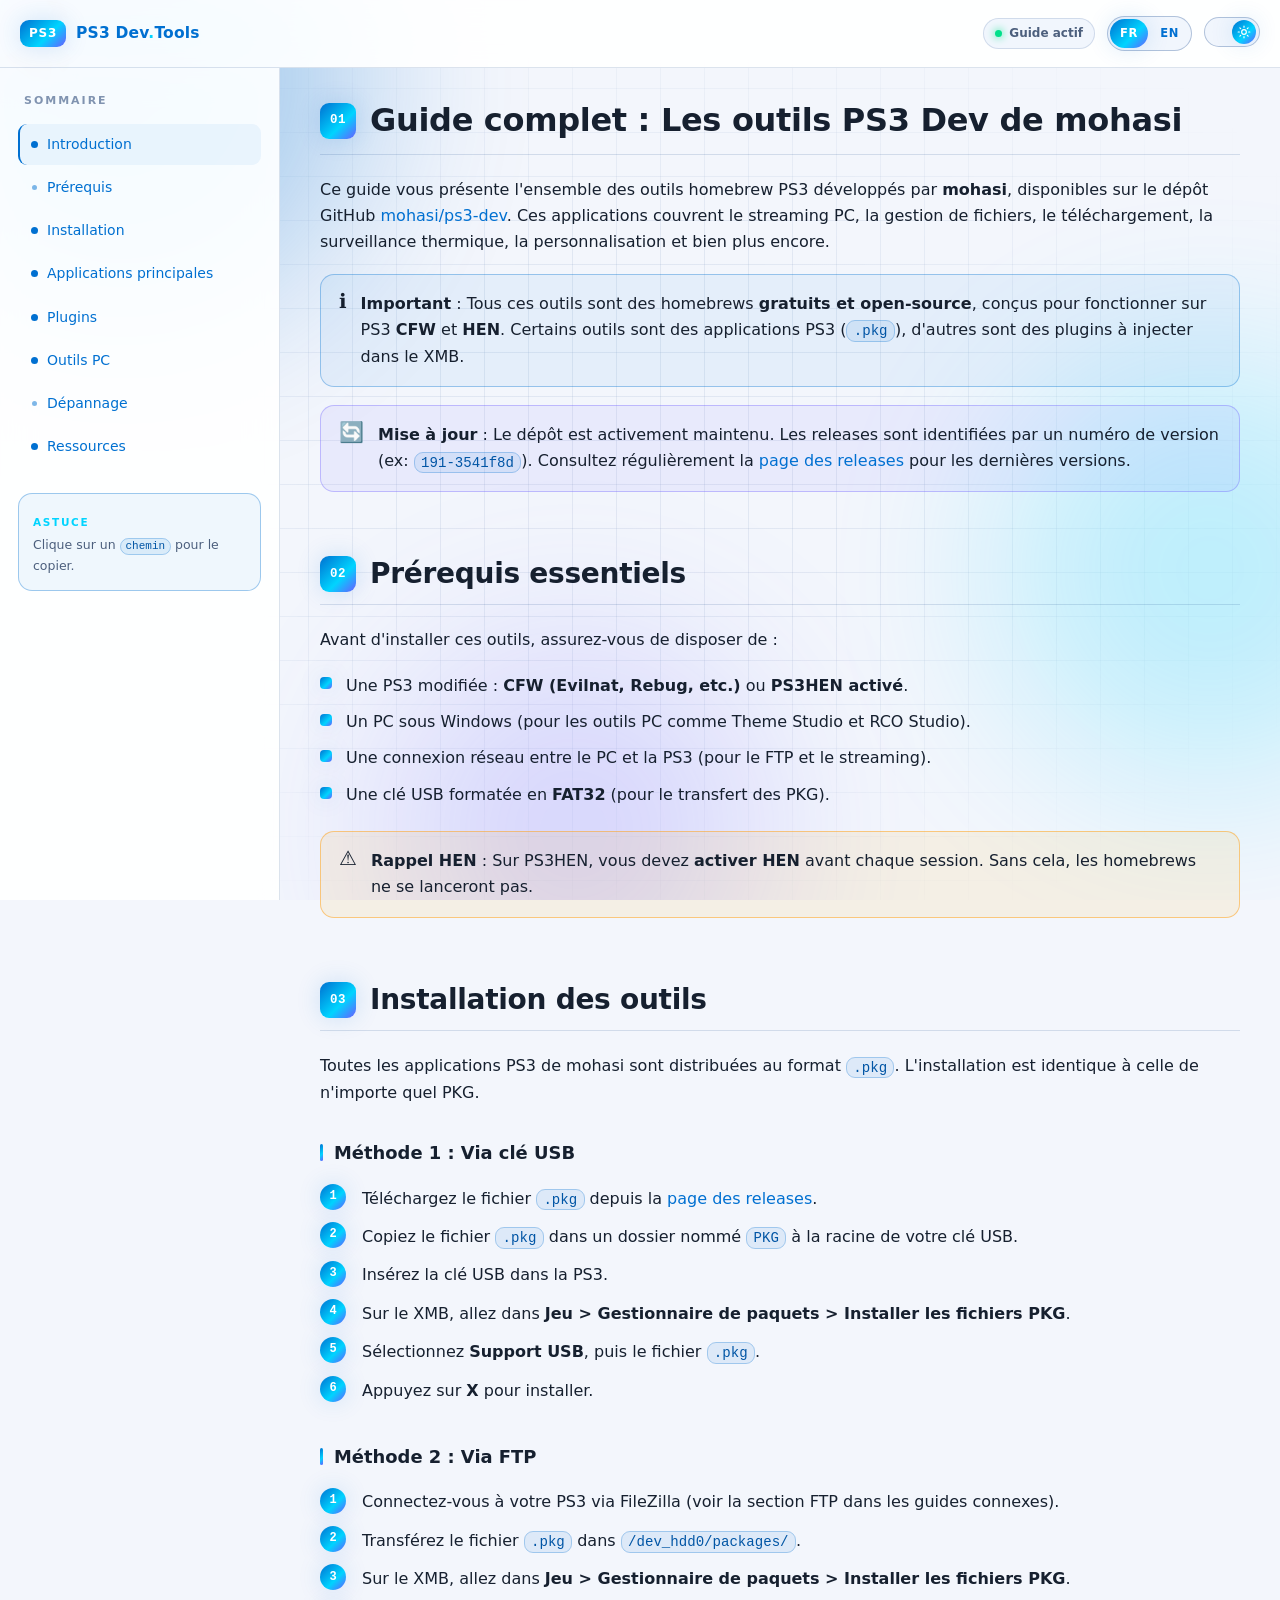
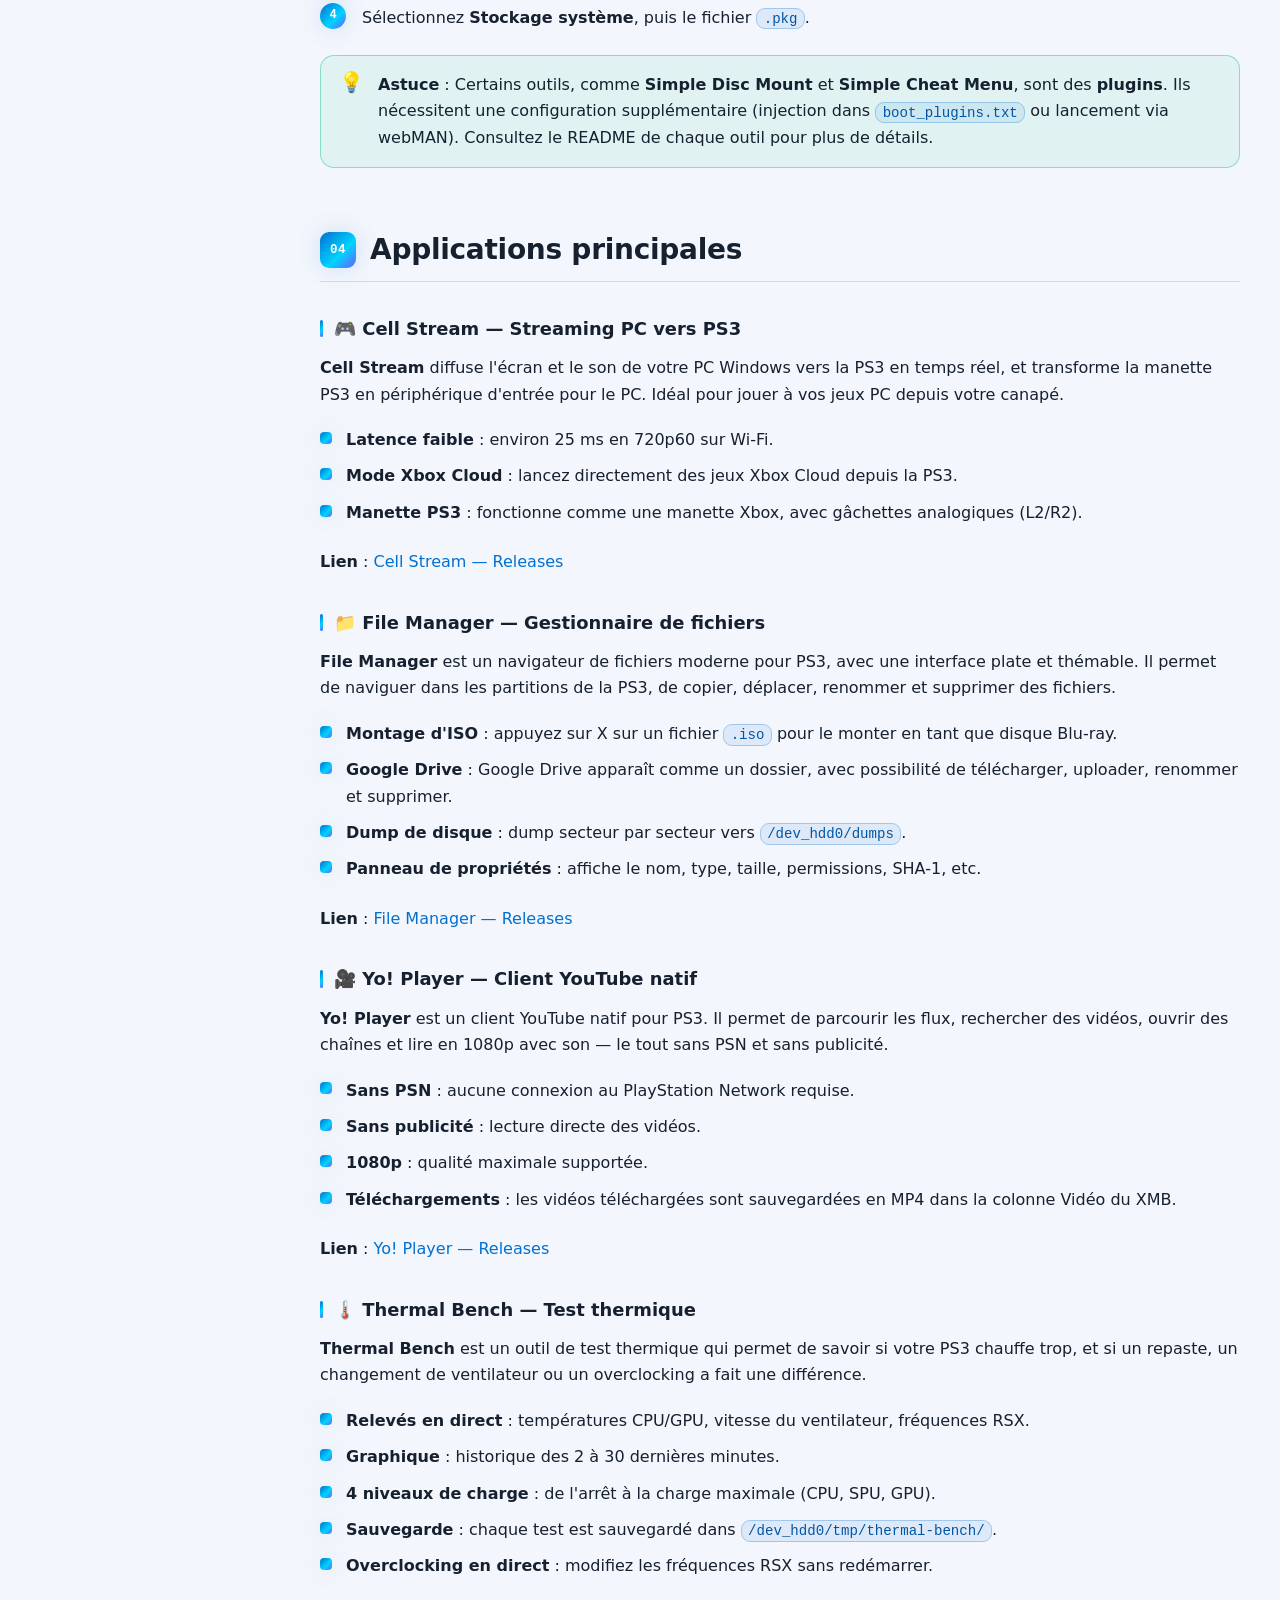
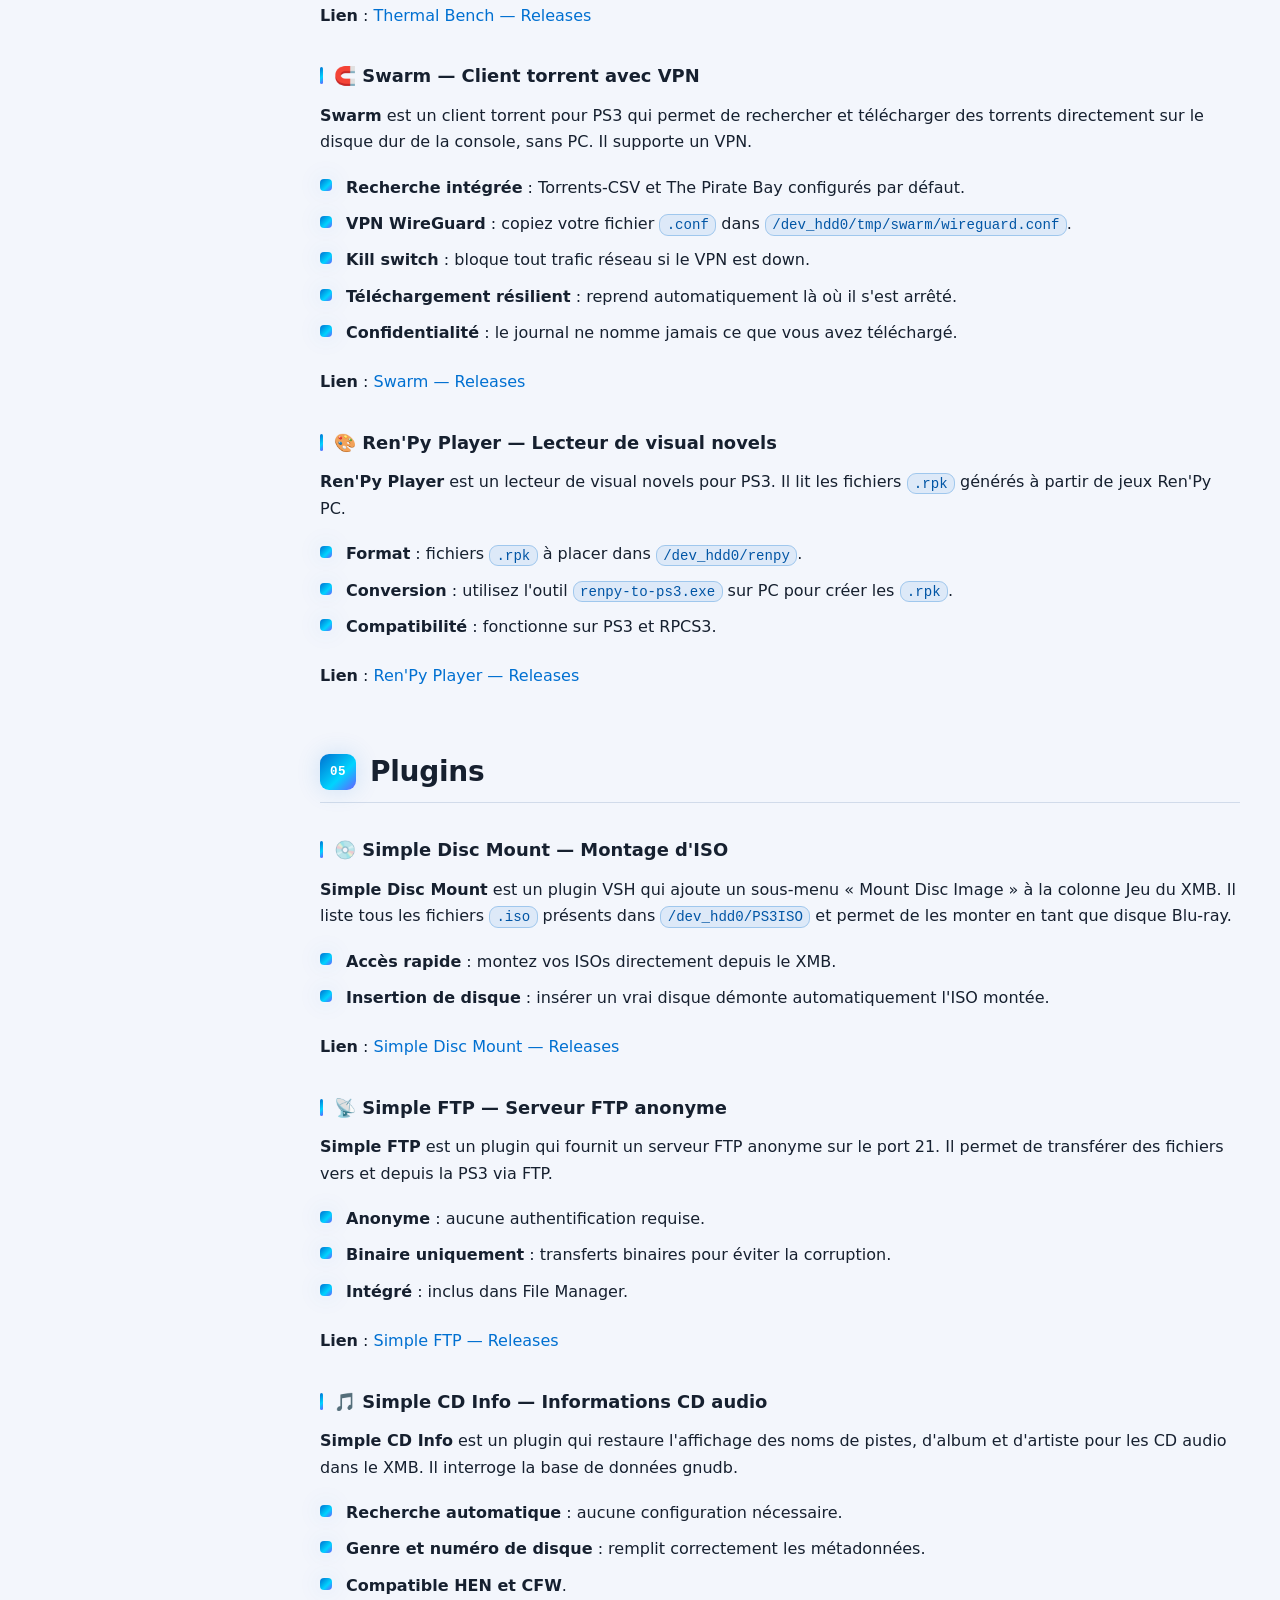
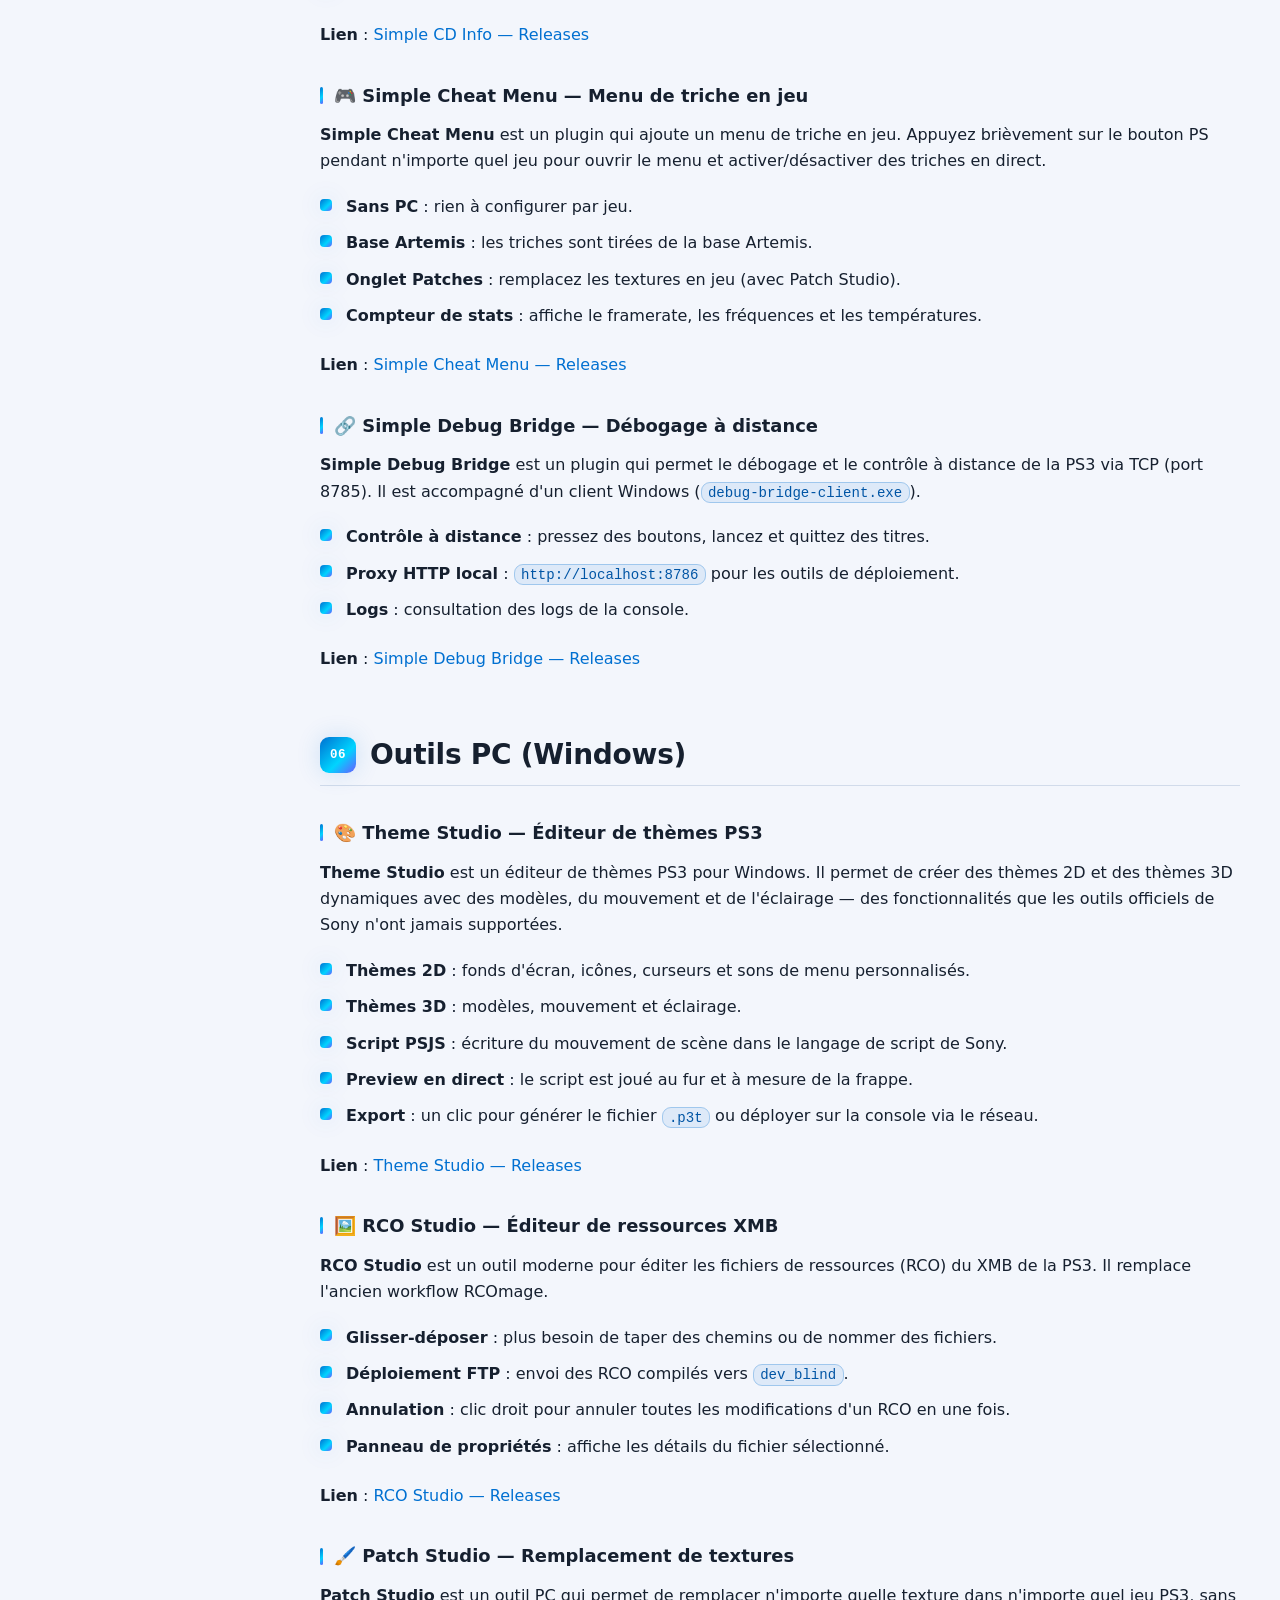
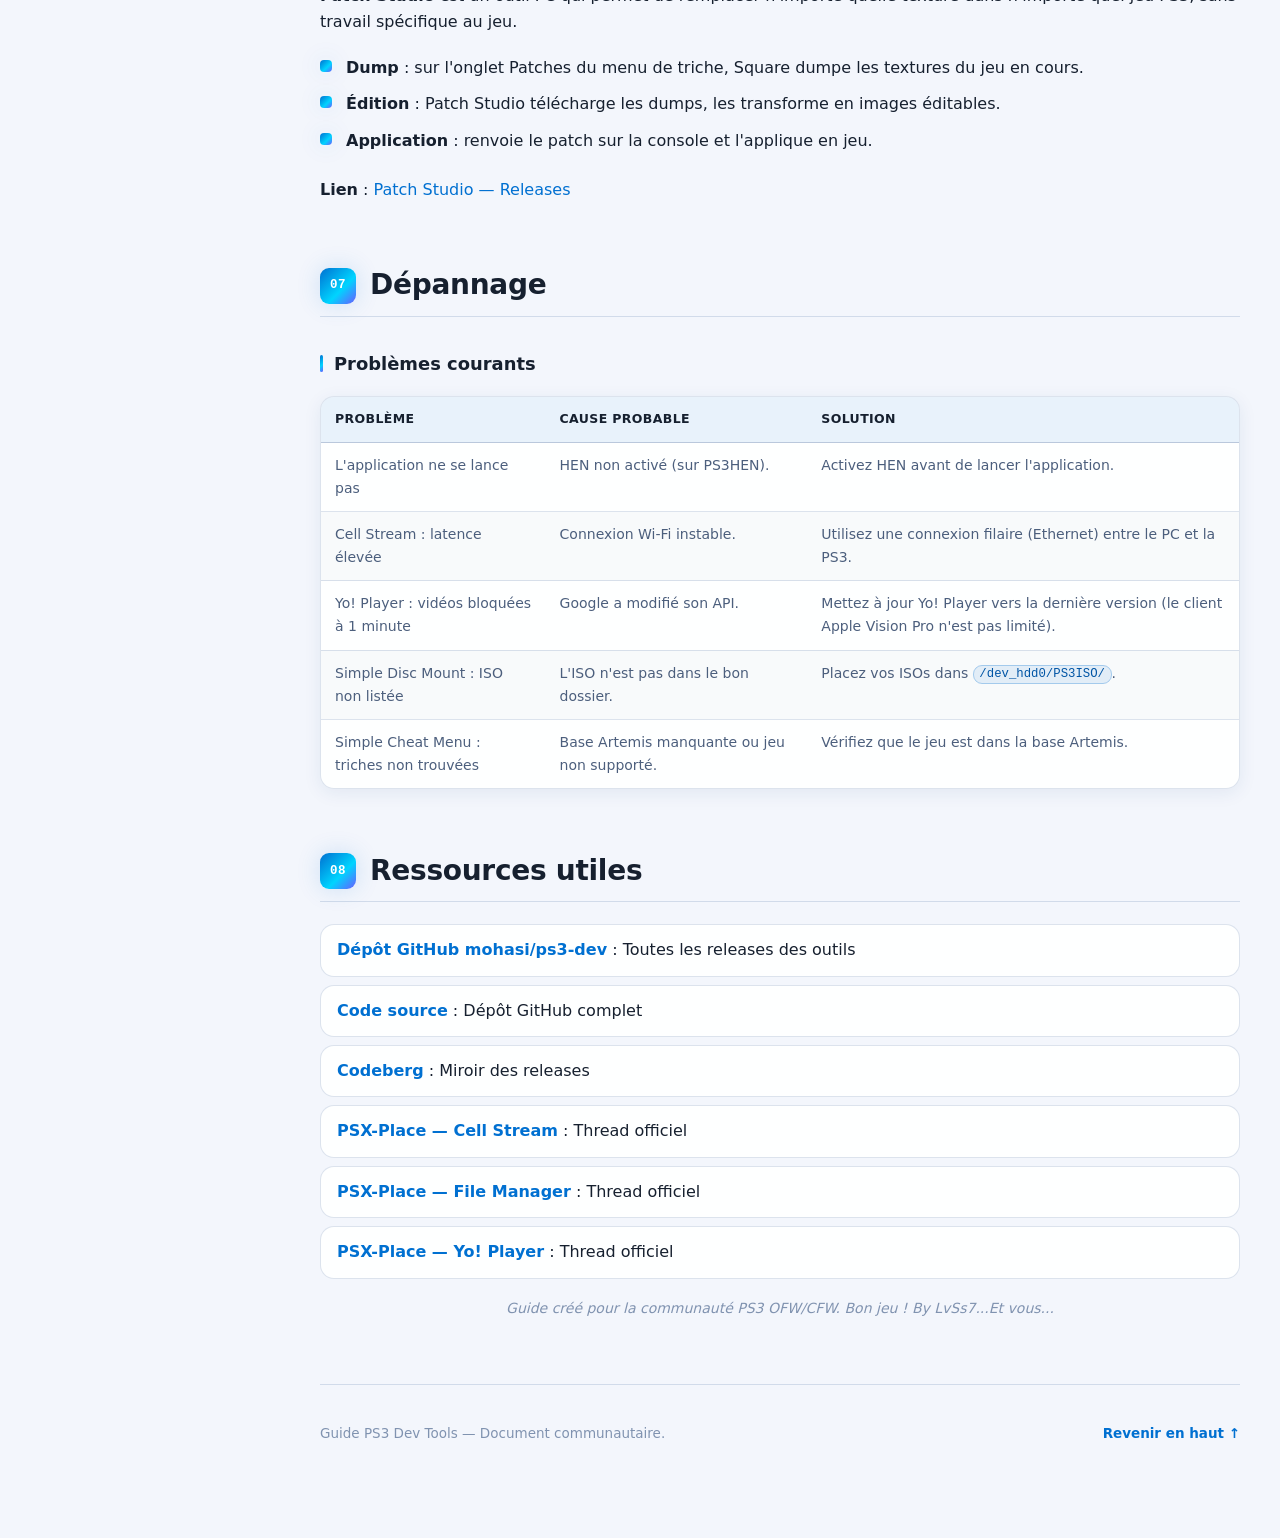
==== index.html @ 5c0083f3 "Start Dev Mohasi" ====
<!DOCTYPE html>
<html lang="fr" data-theme="dark">
<head>
  <meta charset="UTF-8">
  <meta name="viewport" content="width=device-width, initial-scale=1.0, viewport-fit=cover">
  <meta name="theme-color" content="#0a0e1a">
  <title>Guide PS3 — Outils PS3 Dev de mohasi</title>
  <meta name="description" content="Guide complet des outils homebrew PS3 développés par mohasi : Cell Stream, File Manager, Yo! Player, Thermal Bench, Theme Studio, RCO Studio, Swarm, et plus.">
  <meta name="author" content="Communauté PS3 Revival">

  <link rel="manifest" href="site.manifest">
  <meta name="mobile-web-app-capable" content="yes">
  <meta name="apple-mobile-web-app-capable" content="yes">
  <meta name="apple-mobile-web-app-status-bar-style" content="black-translucent">
  <meta name="apple-mobile-web-app-title" content="PS3 Dev Tools">

  <meta property="og:type" content="website">
  <meta property="og:title" content="Guide PS3 — Outils PS3 Dev de mohasi">
  <meta property="og:description" content="Guide complet des outils homebrew PS3 de mohasi.">
  <meta property="og:locale" content="fr_FR">
  <meta property="og:locale:alternate" content="en_US">

  <link rel="alternate" hreflang="fr" href="./">
  <link rel="alternate" hreflang="en" href="assets/html/en.html">

  <link rel="icon" type="image/x-icon" href="assets/icon/favicon.ico">
  <link rel="icon" type="image/png" sizes="16x16" href="assets/icon/favicon-16x16.png">
  <link rel="icon" type="image/png" sizes="32x32" href="assets/icon/favicon-32x32.png">
  <link rel="apple-touch-icon" sizes="180x180" href="assets/icon/apple-touch-icon.png">
  <link rel="icon" type="image/png" sizes="192x192" href="assets/icon/android-chrome-192x192.png">
  <link rel="icon" type="image/png" sizes="512x512" href="assets/icon/android-chrome-512x512.png">

  <link rel="stylesheet" href="assets/style/style.css">
</head>
<body id="top">

  <img src="assets/image/me7.png" alt="" aria-hidden="true" id="bouncingImage" class="bouncing-image">

  <div class="bg-layer" aria-hidden="true">
    <div class="bg-grid"></div>
    <div class="bg-orb bg-orb--1"></div>
    <div class="bg-orb bg-orb--2"></div>
    <div class="bg-orb bg-orb--3"></div>
  </div>

  <div class="scroll-progress" aria-hidden="true"><span id="scrollProgressBar"></span></div>

  <header class="site-header" id="siteHeader">
    <div class="header-inner">
      <button class="menu-toggle" id="menuToggle" aria-label="Ouvrir le menu" aria-expanded="false">
        <span></span><span></span><span></span>
      </button>

      <a href="#top" class="brand" aria-label="Retour en haut">
        <span class="brand-badge">PS3</span>
        <span class="brand-text">PS3 Dev<span class="brand-dot">.</span>Tools</span>
      </a>

      <div class="header-actions">
        <span class="status-pill" title="Statut indicatif">
          <span class="status-dot"></span> Guide actif
        </span>

        <div class="lang-switch" role="group" aria-label="Langue / Language">
          <span class="lang-btn is-active" aria-current="page" aria-label="Français">FR</span>
          <a href="assets/html/en.html" class="lang-btn" aria-label="English" hreflang="en">EN</a>
        </div>

        <button class="theme-toggle" id="themeToggle" aria-label="Changer de thème" aria-pressed="false">
          <span class="theme-toggle__track">
            <span class="theme-toggle__thumb">
              <svg class="ico-sun" viewBox="0 0 24 24" aria-hidden="true"><circle cx="12" cy="12" r="4"/><path d="M12 2v2M12 20v2M4.93 4.93l1.41 1.41M17.66 17.66l1.41 1.41M2 12h2M20 12h2M4.93 19.07l1.41-1.41M17.66 6.34l1.41-1.41"/></svg>
              <svg class="ico-moon" viewBox="0 0 24 24" aria-hidden="true"><path d="M21 12.8A9 9 0 1 1 11.2 3a7 7 0 0 0 9.8 9.8z"/></svg>
            </span>
          </span>
        </button>
      </div>
    </div>
  </header>

  <aside class="sidebar" id="sidebar" aria-label="Navigation principale">
    <nav class="sidebar-inner">
      <p class="sidebar-label">Sommaire</p>
      <ul class="nav-list">
        <li><a href="#intro" class="nav-link"><span class="nav-bullet"></span>Introduction</a></li>
        <li><a href="#prerequis" class="nav-link"><span class="nav-bullet"></span>Prérequis</a></li>
        <li><a href="#installation" class="nav-link"><span class="nav-bullet"></span>Installation</a></li>
        <li><a href="#apps-principales" class="nav-link"><span class="nav-bullet"></span>Applications principales</a></li>
        <li><a href="#plugins" class="nav-link"><span class="nav-bullet"></span>Plugins</a></li>
        <li><a href="#outils-pc" class="nav-link"><span class="nav-bullet"></span>Outils PC</a></li>
        <li><a href="#depannage" class="nav-link"><span class="nav-bullet"></span>Dépannage</a></li>
        <li><a href="#ressources" class="nav-link"><span class="nav-bullet"></span>Ressources</a></li>
      </ul>
      <div class="sidebar-foot">
        <span class="sidebar-foot__label">Astuce</span>
        <p>Clique sur un <code>chemin</code> pour le copier.</p>
      </div>
    </nav>
  </aside>
  <div class="sidebar-backdrop" id="sidebarBackdrop" hidden></div>

  <main class="content" id="content">

    <!-- INTRO -->
    <section id="intro" class="section">
      <header class="section-head">
        <span class="section-tag">01</span>
        <h1 class="section-title">Guide complet : Les outils PS3 Dev de mohasi</h1>
      </header>
      <div class="section-body">
        <p>Ce guide vous présente l'ensemble des outils homebrew PS3 développés par <strong>mohasi</strong>, disponibles sur le dépôt GitHub <a href="https://github.com/mohasi/ps3-dev/releases" target="_blank" rel="noopener">mohasi/ps3-dev</a>. Ces applications couvrent le streaming PC, la gestion de fichiers, le téléchargement, la surveillance thermique, la personnalisation et bien plus encore.</p>

        <div class="callout callout--info">
          <div class="callout__icon">ℹ️</div>
          <div class="callout__content">
            <p><strong>Important</strong> : Tous ces outils sont des homebrews <strong>gratuits et open-source</strong>, conçus pour fonctionner sur PS3 <strong>CFW</strong> et <strong>HEN</strong>. Certains outils sont des applications PS3 (<code>.pkg</code>), d'autres sont des plugins à injecter dans le XMB.</p>
          </div>
        </div>

        <div class="callout callout--accent">
          <div class="callout__icon">🔄</div>
          <div class="callout__content">
            <p><strong>Mise à jour</strong> : Le dépôt est activement maintenu. Les releases sont identifiées par un numéro de version (ex: <code>191-3541f8d</code>). Consultez régulièrement la <a href="https://github.com/mohasi/ps3-dev/releases" target="_blank" rel="noopener">page des releases</a> pour les dernières versions.</p>
          </div>
        </div>
      </div>
    </section>

    <!-- PREREQUIS -->
    <section id="prerequis" class="section">
      <header class="section-head">
        <span class="section-tag">02</span>
        <h2 class="section-title">Prérequis essentiels</h2>
      </header>
      <div class="section-body">
        <p>Avant d'installer ces outils, assurez-vous de disposer de :</p>
        <ul class="checklist">
          <li>Une PS3 modifiée : <strong>CFW (Evilnat, Rebug, etc.)</strong> ou <strong>PS3HEN activé</strong>.</li>
          <li>Un PC sous Windows (pour les outils PC comme Theme Studio et RCO Studio).</li>
          <li>Une connexion réseau entre le PC et la PS3 (pour le FTP et le streaming).</li>
          <li>Une clé USB formatée en <strong>FAT32</strong> (pour le transfert des PKG).</li>
        </ul>

        <div class="callout callout--warn">
          <div class="callout__icon">⚠️</div>
          <div class="callout__content">
            <p><strong>Rappel HEN</strong> : Sur PS3HEN, vous devez <strong>activer HEN</strong> avant chaque session. Sans cela, les homebrews ne se lanceront pas.</p>
          </div>
        </div>
      </div>
    </section>

    <!-- INSTALLATION -->
    <section id="installation" class="section">
      <header class="section-head">
        <span class="section-tag">03</span>
        <h2 class="section-title">Installation des outils</h2>
      </header>
      <div class="section-body">
        <p>Toutes les applications PS3 de mohasi sont distribuées au format <code>.pkg</code>. L'installation est identique à celle de n'importe quel PKG.</p>

        <h3 class="sub-title">Méthode 1 : Via clé USB</h3>
        <ol class="steps">
          <li>Téléchargez le fichier <code>.pkg</code> depuis la <a href="https://github.com/mohasi/ps3-dev/releases" target="_blank" rel="noopener">page des releases</a>.</li>
          <li>Copiez le fichier <code>.pkg</code> dans un dossier nommé <code>PKG</code> à la racine de votre clé USB.</li>
          <li>Insérez la clé USB dans la PS3.</li>
          <li>Sur le XMB, allez dans <strong>Jeu &gt; Gestionnaire de paquets &gt; Installer les fichiers PKG</strong>.</li>
          <li>Sélectionnez <strong>Support USB</strong>, puis le fichier <code>.pkg</code>.</li>
          <li>Appuyez sur <strong>X</strong> pour installer.</li>
        </ol>

        <h3 class="sub-title">Méthode 2 : Via FTP</h3>
        <ol class="steps">
          <li>Connectez-vous à votre PS3 via FileZilla (voir la section FTP dans les guides connexes).</li>
          <li>Transférez le fichier <code>.pkg</code> dans <code>/dev_hdd0/packages/</code>.</li>
          <li>Sur le XMB, allez dans <strong>Jeu &gt; Gestionnaire de paquets &gt; Installer les fichiers PKG</strong>.</li>
          <li>Sélectionnez <strong>Stockage système</strong>, puis le fichier <code>.pkg</code>.</li>
        </ol>

        <div class="callout callout--tip">
          <div class="callout__icon">💡</div>
          <div class="callout__content">
            <p><strong>Astuce</strong> : Certains outils, comme <strong>Simple Disc Mount</strong> et <strong>Simple Cheat Menu</strong>, sont des <strong>plugins</strong>. Ils nécessitent une configuration supplémentaire (injection dans <code>boot_plugins.txt</code> ou lancement via webMAN). Consultez le README de chaque outil pour plus de détails.</p>
          </div>
        </div>
      </div>
    </section>

    <!-- APPS PRINCIPALES -->
    <section id="apps-principales" class="section">
      <header class="section-head">
        <span class="section-tag">04</span>
        <h2 class="section-title">Applications principales</h2>
      </header>
      <div class="section-body">

        <h3 class="sub-title">🎮 Cell Stream — Streaming PC vers PS3</h3>
        <p><strong>Cell Stream</strong> diffuse l'écran et le son de votre PC Windows vers la PS3 en temps réel, et transforme la manette PS3 en périphérique d'entrée pour le PC. Idéal pour jouer à vos jeux PC depuis votre canapé.</p>
        <ul class="checklist">
          <li><strong>Latence faible</strong> : environ 25 ms en 720p60 sur Wi-Fi.</li>
          <li><strong>Mode Xbox Cloud</strong> : lancez directement des jeux Xbox Cloud depuis la PS3.</li>
          <li><strong>Manette PS3</strong> : fonctionne comme une manette Xbox, avec gâchettes analogiques (L2/R2).</li>
        </ul>
        <p><strong>Lien</strong> : <a href="https://github.com/mohasi/ps3-dev/releases" target="_blank" rel="noopener">Cell Stream — Releases</a></p>

        <h3 class="sub-title">📁 File Manager — Gestionnaire de fichiers</h3>
        <p><strong>File Manager</strong> est un navigateur de fichiers moderne pour PS3, avec une interface plate et thémable. Il permet de naviguer dans les partitions de la PS3, de copier, déplacer, renommer et supprimer des fichiers.</p>
        <ul class="checklist">
          <li><strong>Montage d'ISO</strong> : appuyez sur X sur un fichier <code>.iso</code> pour le monter en tant que disque Blu-ray.</li>
          <li><strong>Google Drive</strong> : Google Drive apparaît comme un dossier, avec possibilité de télécharger, uploader, renommer et supprimer.</li>
          <li><strong>Dump de disque</strong> : dump secteur par secteur vers <code>/dev_hdd0/dumps</code>.</li>
          <li><strong>Panneau de propriétés</strong> : affiche le nom, type, taille, permissions, SHA-1, etc.</li>
        </ul>
        <p><strong>Lien</strong> : <a href="https://github.com/mohasi/ps3-dev/releases" target="_blank" rel="noopener">File Manager — Releases</a></p>

        <h3 class="sub-title">🎥 Yo! Player — Client YouTube natif</h3>
        <p><strong>Yo! Player</strong> est un client YouTube natif pour PS3. Il permet de parcourir les flux, rechercher des vidéos, ouvrir des chaînes et lire en 1080p avec son — le tout sans PSN et sans publicité.</p>
        <ul class="checklist">
          <li><strong>Sans PSN</strong> : aucune connexion au PlayStation Network requise.</li>
          <li><strong>Sans publicité</strong> : lecture directe des vidéos.</li>
          <li><strong>1080p</strong> : qualité maximale supportée.</li>
          <li><strong>Téléchargements</strong> : les vidéos téléchargées sont sauvegardées en MP4 dans la colonne Vidéo du XMB.</li>
        </ul>
        <p><strong>Lien</strong> : <a href="https://github.com/mohasi/ps3-dev/releases" target="_blank" rel="noopener">Yo! Player — Releases</a></p>

        <h3 class="sub-title">🌡️ Thermal Bench — Test thermique</h3>
        <p><strong>Thermal Bench</strong> est un outil de test thermique qui permet de savoir si votre PS3 chauffe trop, et si un repaste, un changement de ventilateur ou un overclocking a fait une différence.</p>
        <ul class="checklist">
          <li><strong>Relevés en direct</strong> : températures CPU/GPU, vitesse du ventilateur, fréquences RSX.</li>
          <li><strong>Graphique</strong> : historique des 2 à 30 dernières minutes.</li>
          <li><strong>4 niveaux de charge</strong> : de l'arrêt à la charge maximale (CPU, SPU, GPU).</li>
          <li><strong>Sauvegarde</strong> : chaque test est sauvegardé dans <code>/dev_hdd0/tmp/thermal-bench/</code>.</li>
          <li><strong>Overclocking en direct</strong> : modifiez les fréquences RSX sans redémarrer.</li>
        </ul>
        <p><strong>Lien</strong> : <a href="https://github.com/mohasi/ps3-dev/releases" target="_blank" rel="noopener">Thermal Bench — Releases</a></p>

        <h3 class="sub-title">🧲 Swarm — Client torrent avec VPN</h3>
        <p><strong>Swarm</strong> est un client torrent pour PS3 qui permet de rechercher et télécharger des torrents directement sur le disque dur de la console, sans PC. Il supporte un VPN.</p>
        <ul class="checklist">
          <li><strong>Recherche intégrée</strong> : Torrents-CSV et The Pirate Bay configurés par défaut.</li>
          <li><strong>VPN WireGuard</strong> : copiez votre fichier <code>.conf</code> dans <code>/dev_hdd0/tmp/swarm/wireguard.conf</code>.</li>
          <li><strong>Kill switch</strong> : bloque tout trafic réseau si le VPN est down.</li>
          <li><strong>Téléchargement résilient</strong> : reprend automatiquement là où il s'est arrêté.</li>
          <li><strong>Confidentialité</strong> : le journal ne nomme jamais ce que vous avez téléchargé.</li>
        </ul>
        <p><strong>Lien</strong> : <a href="https://github.com/mohasi/ps3-dev/releases" target="_blank" rel="noopener">Swarm — Releases</a></p>

        <h3 class="sub-title">🎨 Ren'Py Player — Lecteur de visual novels</h3>
        <p><strong>Ren'Py Player</strong> est un lecteur de visual novels pour PS3. Il lit les fichiers <code>.rpk</code> générés à partir de jeux Ren'Py PC.</p>
        <ul class="checklist">
          <li><strong>Format</strong> : fichiers <code>.rpk</code> à placer dans <code>/dev_hdd0/renpy</code>.</li>
          <li><strong>Conversion</strong> : utilisez l'outil <code>renpy-to-ps3.exe</code> sur PC pour créer les <code>.rpk</code>.</li>
          <li><strong>Compatibilité</strong> : fonctionne sur PS3 et RPCS3.</li>
        </ul>
        <p><strong>Lien</strong> : <a href="https://github.com/mohasi/ps3-dev/releases" target="_blank" rel="noopener">Ren'Py Player — Releases</a></p>
      </div>
    </section>

    <!-- PLUGINS -->
    <section id="plugins" class="section">
      <header class="section-head">
        <span class="section-tag">05</span>
        <h2 class="section-title">Plugins</h2>
      </header>
      <div class="section-body">

        <h3 class="sub-title">💿 Simple Disc Mount — Montage d'ISO</h3>
        <p><strong>Simple Disc Mount</strong> est un plugin VSH qui ajoute un sous-menu « Mount Disc Image » à la colonne Jeu du XMB. Il liste tous les fichiers <code>.iso</code> présents dans <code>/dev_hdd0/PS3ISO</code> et permet de les monter en tant que disque Blu-ray.</p>
        <ul class="checklist">
          <li><strong>Accès rapide</strong> : montez vos ISOs directement depuis le XMB.</li>
          <li><strong>Insertion de disque</strong> : insérer un vrai disque démonte automatiquement l'ISO montée.</li>
        </ul>
        <p><strong>Lien</strong> : <a href="https://github.com/mohasi/ps3-dev/releases" target="_blank" rel="noopener">Simple Disc Mount — Releases</a></p>

        <h3 class="sub-title">📡 Simple FTP — Serveur FTP anonyme</h3>
        <p><strong>Simple FTP</strong> est un plugin qui fournit un serveur FTP anonyme sur le port 21. Il permet de transférer des fichiers vers et depuis la PS3 via FTP.</p>
        <ul class="checklist">
          <li><strong>Anonyme</strong> : aucune authentification requise.</li>
          <li><strong>Binaire uniquement</strong> : transferts binaires pour éviter la corruption.</li>
          <li><strong>Intégré</strong> : inclus dans File Manager.</li>
        </ul>
        <p><strong>Lien</strong> : <a href="https://github.com/mohasi/ps3-dev/releases" target="_blank" rel="noopener">Simple FTP — Releases</a></p>

        <h3 class="sub-title">🎵 Simple CD Info — Informations CD audio</h3>
        <p><strong>Simple CD Info</strong> est un plugin qui restaure l'affichage des noms de pistes, d'album et d'artiste pour les CD audio dans le XMB. Il interroge la base de données gnudb.</p>
        <ul class="checklist">
          <li><strong>Recherche automatique</strong> : aucune configuration nécessaire.</li>
          <li><strong>Genre et numéro de disque</strong> : remplit correctement les métadonnées.</li>
          <li><strong>Compatible HEN et CFW</strong>.</li>
        </ul>
        <p><strong>Lien</strong> : <a href="https://github.com/mohasi/ps3-dev/releases" target="_blank" rel="noopener">Simple CD Info — Releases</a></p>

        <h3 class="sub-title">🎮 Simple Cheat Menu — Menu de triche en jeu</h3>
        <p><strong>Simple Cheat Menu</strong> est un plugin qui ajoute un menu de triche en jeu. Appuyez brièvement sur le bouton PS pendant n'importe quel jeu pour ouvrir le menu et activer/désactiver des triches en direct.</p>
        <ul class="checklist">
          <li><strong>Sans PC</strong> : rien à configurer par jeu.</li>
          <li><strong>Base Artemis</strong> : les triches sont tirées de la base Artemis.</li>
          <li><strong>Onglet Patches</strong> : remplacez les textures en jeu (avec Patch Studio).</li>
          <li><strong>Compteur de stats</strong> : affiche le framerate, les fréquences et les températures.</li>
        </ul>
        <p><strong>Lien</strong> : <a href="https://github.com/mohasi/ps3-dev/releases" target="_blank" rel="noopener">Simple Cheat Menu — Releases</a></p>

        <h3 class="sub-title">🔗 Simple Debug Bridge — Débogage à distance</h3>
        <p><strong>Simple Debug Bridge</strong> est un plugin qui permet le débogage et le contrôle à distance de la PS3 via TCP (port 8785). Il est accompagné d'un client Windows (<code>debug-bridge-client.exe</code>).</p>
        <ul class="checklist">
          <li><strong>Contrôle à distance</strong> : pressez des boutons, lancez et quittez des titres.</li>
          <li><strong>Proxy HTTP local</strong> : <code>http://localhost:8786</code> pour les outils de déploiement.</li>
          <li><strong>Logs</strong> : consultation des logs de la console.</li>
        </ul>
        <p><strong>Lien</strong> : <a href="https://github.com/mohasi/ps3-dev/releases" target="_blank" rel="noopener">Simple Debug Bridge — Releases</a></p>
      </div>
    </section>

    <!-- OUTILS PC -->
    <section id="outils-pc" class="section">
      <header class="section-head">
        <span class="section-tag">06</span>
        <h2 class="section-title">Outils PC (Windows)</h2>
      </header>
      <div class="section-body">

        <h3 class="sub-title">🎨 Theme Studio — Éditeur de thèmes PS3</h3>
        <p><strong>Theme Studio</strong> est un éditeur de thèmes PS3 pour Windows. Il permet de créer des thèmes 2D et des thèmes 3D dynamiques avec des modèles, du mouvement et de l'éclairage — des fonctionnalités que les outils officiels de Sony n'ont jamais supportées.</p>
        <ul class="checklist">
          <li><strong>Thèmes 2D</strong> : fonds d'écran, icônes, curseurs et sons de menu personnalisés.</li>
          <li><strong>Thèmes 3D</strong> : modèles, mouvement et éclairage.</li>
          <li><strong>Script PSJS</strong> : écriture du mouvement de scène dans le langage de script de Sony.</li>
          <li><strong>Preview en direct</strong> : le script est joué au fur et à mesure de la frappe.</li>
          <li><strong>Export</strong> : un clic pour générer le fichier <code>.p3t</code> ou déployer sur la console via le réseau.</li>
        </ul>
        <p><strong>Lien</strong> : <a href="https://github.com/mohasi/ps3-dev/releases" target="_blank" rel="noopener">Theme Studio — Releases</a></p>

        <h3 class="sub-title">🖼️ RCO Studio — Éditeur de ressources XMB</h3>
        <p><strong>RCO Studio</strong> est un outil moderne pour éditer les fichiers de ressources (RCO) du XMB de la PS3. Il remplace l'ancien workflow RCOmage.</p>
        <ul class="checklist">
          <li><strong>Glisser-déposer</strong> : plus besoin de taper des chemins ou de nommer des fichiers.</li>
          <li><strong>Déploiement FTP</strong> : envoi des RCO compilés vers <code>dev_blind</code>.</li>
          <li><strong>Annulation</strong> : clic droit pour annuler toutes les modifications d'un RCO en une fois.</li>
          <li><strong>Panneau de propriétés</strong> : affiche les détails du fichier sélectionné.</li>
        </ul>
        <p><strong>Lien</strong> : <a href="https://github.com/mohasi/ps3-dev/releases" target="_blank" rel="noopener">RCO Studio — Releases</a></p>

        <h3 class="sub-title">🖌️ Patch Studio — Remplacement de textures</h3>
        <p><strong>Patch Studio</strong> est un outil PC qui permet de remplacer n'importe quelle texture dans n'importe quel jeu PS3, sans travail spécifique au jeu.</p>
        <ul class="checklist">
          <li><strong>Dump</strong> : sur l'onglet Patches du menu de triche, Square dumpe les textures du jeu en cours.</li>
          <li><strong>Édition</strong> : Patch Studio télécharge les dumps, les transforme en images éditables.</li>
          <li><strong>Application</strong> : renvoie le patch sur la console et l'applique en jeu.</li>
        </ul>
        <p><strong>Lien</strong> : <a href="https://github.com/mohasi/ps3-dev/releases" target="_blank" rel="noopener">Patch Studio — Releases</a></p>
      </div>
    </section>

    <!-- DEPANNAGE -->
    <section id="depannage" class="section">
      <header class="section-head">
        <span class="section-tag">07</span>
        <h2 class="section-title">Dépannage</h2>
      </header>
      <div class="section-body">
        <h3 class="sub-title">Problèmes courants</h3>
        <div class="table-wrap">
          <table>
            <thead><tr><th>Problème</th><th>Cause probable</th><th>Solution</th></tr></thead>
            <tbody>
              <tr>
                <td>L'application ne se lance pas</td>
                <td>HEN non activé (sur PS3HEN).</td>
                <td>Activez HEN avant de lancer l'application.</td>
              </tr>
              <tr>
                <td>Cell Stream : latence élevée</td>
                <td>Connexion Wi-Fi instable.</td>
                <td>Utilisez une connexion filaire (Ethernet) entre le PC et la PS3.</td>
              </tr>
              <tr>
                <td>Yo! Player : vidéos bloquées à 1 minute</td>
                <td>Google a modifié son API.</td>
                <td>Mettez à jour Yo! Player vers la dernière version (le client Apple Vision Pro n'est pas limité).</td>
              </tr>
              <tr>
                <td>Simple Disc Mount : ISO non listée</td>
                <td>L'ISO n'est pas dans le bon dossier.</td>
                <td>Placez vos ISOs dans <code>/dev_hdd0/PS3ISO/</code>.</td>
              </tr>
              <tr>
                <td>Simple Cheat Menu : triches non trouvées</td>
                <td>Base Artemis manquante ou jeu non supporté.</td>
                <td>Vérifiez que le jeu est dans la base Artemis.</td>
              </tr>
            </tbody>
          </table>
        </div>
      </div>
    </section>

    <!-- RESSOURCES -->
    <section id="ressources" class="section">
      <header class="section-head">
        <span class="section-tag">08</span>
        <h2 class="section-title">Ressources utiles</h2>
      </header>
      <div class="section-body">
        <ul class="resource-list">
          <li><a href="https://github.com/mohasi/ps3-dev/releases" target="_blank" rel="noopener"><strong>Dépôt GitHub mohasi/ps3-dev</strong> : Toutes les releases des outils</a></li>
          <li><a href="https://github.com/mohasi/ps3-dev" target="_blank" rel="noopener"><strong>Code source</strong> : Dépôt GitHub complet</a></li>
          <li><a href="https://codeberg.org/mohasi/ps3-dev/releases" target="_blank" rel="noopener"><strong>Codeberg</strong> : Miroir des releases</a></li>
          <li><a href="https://www.psx-place.com/threads/ps3-cell-stream-pc-to-ps3-streaming.47150/" target="_blank" rel="noopener"><strong>PSX-Place — Cell Stream</strong> : Thread officiel</a></li>
          <li><a href="https://www.psx-place.com/threads/ps3-file-manager.47200/" target="_blank" rel="noopener"><strong>PSX-Place — File Manager</strong> : Thread officiel</a></li>
          <li><a href="https://www.psx-place.com/threads/ps3-yo-player-native-youtube-client.47100/" target="_blank" rel="noopener"><strong>PSX-Place — Yo! Player</strong> : Thread officiel</a></li>
        </ul>

        <p class="footer-note"><em>Guide créé pour la communauté PS3 OFW/CFW. Bon jeu ! By LvSs7...Et vous...</em></p>
      </div>
    </section>

    <footer class="site-footer">
      <p>Guide PS3 Dev Tools — Document communautaire.</p>
      <a href="#top" class="back-to-top">Revenir en haut ↑</a>
    </footer>
  </main>

  <button id="scrollTop" class="scroll-top" aria-label="Remonter en haut de la page" title="Remonter">
    <svg viewBox="0 0 24 24" aria-hidden="true"><path d="M12 19V5M5 12l7-7 7 7"/></svg>
  </button>

  <div id="toast" class="toast" role="status" aria-live="polite"></div>

  <script src="assets/js/script.js"></script>
</body>
</html>
---- assets/style/style.css ----
/* =========================================================
   Guide PS3 — Outils PS3 Dev — Style
   ========================================================= */

/* ---------- Reset & base ---------- */
*,
*::before,
*::after { box-sizing: border-box; }

html { scroll-behavior: smooth; scroll-padding-top: 90px; }

:root {
  --font-body: "Inter", system-ui, -apple-system, "Segoe UI", Roboto, "Helvetica Neue", Arial, sans-serif;
  --font-mono: "JetBrains Mono", "SFMono-Regular", Consolas, "Liberation Mono", Menlo, monospace;

  --header-h: 68px;
  --sidebar-w: 280px;
  --content-max: 1180px;

  --radius-lg: 18px;
  --radius: 14px;
  --radius-sm: 9px;
  --radius-pill: 999px;

  --accent-1: #0070d1;
  --accent-2: #00d4ff;
  --accent-3: #6a5cff;
  --accent-grad: linear-gradient(135deg, var(--accent-1) 0%, var(--accent-2) 60%, var(--accent-3) 100%);

  --transition: 0.25s cubic-bezier(0.4, 0, 0.2, 1);
  --transition-slow: 0.5s cubic-bezier(0.4, 0, 0.2, 1);
}

[data-theme="dark"] {
  color-scheme: dark;
  --bg: #070b14;
  --bg-2: #0b1120;
  --surface: rgba(18, 26, 45, 0.72);
  --surface-solid: #101728;
  --surface-2: rgba(28, 38, 60, 0.6);
  --border: rgba(120, 150, 220, 0.14);
  --border-strong: rgba(120, 150, 220, 0.28);
  --text: #e6ecf5;
  --text-muted: #93a3c4;
  --text-dim: #5c6a8a;
  --code-bg: rgba(0, 112, 209, 0.14);
  --code-border: rgba(0, 190, 255, 0.25);
  --code-text: #7fd6ff;
  --table-stripe: rgba(255, 255, 255, 0.022);
  --table-head: rgba(0, 112, 209, 0.10);
  --shadow: 0 10px 40px rgba(0, 0, 0, 0.45);
  --shadow-soft: 0 4px 18px rgba(0, 0, 0, 0.35);
  --glow: 0 0 24px rgba(0, 212, 255, 0.28);
  --callout-info-bg: rgba(0, 112, 209, 0.10);
  --callout-info-bd: rgba(0, 160, 255, 0.4);
  --callout-warn-bg: rgba(255, 176, 32, 0.08);
  --callout-warn-bd: rgba(255, 176, 32, 0.45);
  --callout-tip-bg: rgba(0, 220, 140, 0.08);
  --callout-tip-bd: rgba(0, 220, 140, 0.42);
  --callout-accent-bg: rgba(106, 92, 255, 0.10);
  --callout-accent-bd: rgba(106, 92, 255, 0.45);
  --callout-note-bg: rgba(140, 160, 200, 0.06);
  --callout-note-bd: rgba(140, 160, 200, 0.28);
}

[data-theme="light"] {
  color-scheme: light;
  --bg: #f3f6fc;
  --bg-2: #e8eef9;
  --surface: rgba(255, 255, 255, 0.92);
  --surface-solid: #ffffff;
  --surface-2: rgba(240, 245, 253, 0.9);
  --border: rgba(10, 60, 130, 0.14);
  --border-strong: rgba(10, 60, 130, 0.28);
  --text: #16202f;
  --text-muted: #4c5f7d;
  --text-dim: #8093b0;
  --code-bg: rgba(0, 112, 209, 0.09);
  --code-border: rgba(0, 112, 209, 0.28);
  --code-text: #0055a5;
  --table-stripe: rgba(10, 40, 90, 0.025);
  --table-head: rgba(0, 112, 209, 0.09);
  --shadow: 0 10px 40px rgba(30, 70, 130, 0.10);
  --shadow-soft: 0 4px 18px rgba(30, 70, 130, 0.08);
  --glow: 0 0 24px rgba(0, 112, 209, 0.16);
  --callout-info-bg: rgba(0, 112, 209, 0.06);
  --callout-info-bd: rgba(0, 112, 209, 0.35);
  --callout-warn-bg: rgba(255, 176, 32, 0.10);
  --callout-warn-bd: rgba(255, 160, 20, 0.5);
  --callout-tip-bg: rgba(0, 200, 130, 0.08);
  --callout-tip-bd: rgba(0, 190, 130, 0.4);
  --callout-accent-bg: rgba(106, 92, 255, 0.07);
  --callout-accent-bd: rgba(106, 92, 255, 0.35);
  --callout-note-bg: rgba(120, 140, 170, 0.06);
  --callout-note-bd: rgba(120, 140, 170, 0.3);
}

html, body { margin: 0; padding: 0; }

body {
  font-family: var(--font-body);
  background: var(--bg);
  color: var(--text);
  line-height: 1.65;
  -webkit-font-smoothing: antialiased;
  -moz-osx-font-smoothing: grayscale;
  transition: background-color var(--transition), color var(--transition);
  overflow-x: hidden;
  min-height: 100vh;
}

a {
  color: var(--accent-2);
  text-decoration: none;
  transition: color var(--transition), opacity var(--transition);
  word-break: break-word;
}
[data-theme="light"] a { color: var(--accent-1); }
a:hover { color: var(--accent-3); text-decoration: underline; text-underline-offset: 3px; }

code {
  font-family: var(--font-mono);
  font-size: 0.88em;
  background: var(--code-bg);
  border: 1px solid var(--code-border);
  color: var(--code-text);
  padding: 0.12em 0.45em;
  border-radius: var(--radius-sm);
  white-space: nowrap;
}

img { max-width: 100%; height: auto; display: block; }

/* ---------- Background décor ---------- */
.bg-layer {
  position: fixed;
  inset: 0;
  z-index: -1;
  overflow: hidden;
  pointer-events: none;
}
.bg-grid {
  position: absolute;
  inset: 0;
  background-image:
    linear-gradient(to right, var(--border) 1px, transparent 1px),
    linear-gradient(to bottom, var(--border) 1px, transparent 1px);
  background-size: 44px 44px;
  mask-image: radial-gradient(ellipse at center, black 30%, transparent 85%);
  -webkit-mask-image: radial-gradient(ellipse at center, black 30%, transparent 85%);
  opacity: 0.55;
}
.bg-orb {
  position: absolute;
  border-radius: 50%;
  filter: blur(90px);
  opacity: 0.32;
  animation: float 22s ease-in-out infinite;
}
.bg-orb--1 { width: 480px; height: 480px; background: var(--accent-1); top: -160px; left: -120px; animation-delay: 0s; }
.bg-orb--2 { width: 420px; height: 420px; background: var(--accent-2); top: 40%; right: -140px; animation-delay: -8s; opacity: 0.22; }
.bg-orb--3 { width: 380px; height: 380px; background: var(--accent-3); bottom: -120px; left: 30%; animation-delay: -16s; opacity: 0.2; }

@keyframes float {
  0%, 100% { transform: translate(0, 0) scale(1); }
  33%      { transform: translate(40px, -30px) scale(1.06); }
  66%      { transform: translate(-30px, 30px) scale(0.96); }
}

/* ---------- Barre de progression ---------- */
.scroll-progress {
  position: fixed;
  top: 0; left: 0; right: 0;
  height: 3px;
  background: transparent;
  z-index: 100;
  pointer-events: none;
}
.scroll-progress span {
  display: block;
  height: 100%;
  width: 0%;
  background: var(--accent-grad);
  box-shadow: var(--glow);
  transition: width 0.1s linear;
}

/* ---------- Header ---------- */
.site-header {
  position: fixed;
  top: 0; left: 0; right: 0;
  height: var(--header-h);
  z-index: 90;
  background: var(--surface);
  backdrop-filter: saturate(180%) blur(16px);
  -webkit-backdrop-filter: saturate(180%) blur(16px);
  border-bottom: 1px solid var(--border);
  transition: background var(--transition), border-color var(--transition), box-shadow var(--transition);
}
.site-header.scrolled {
  box-shadow: var(--shadow-soft);
}
.header-inner {
  height: 100%;
  max-width: 100%;
  padding: 0 20px;
  display: flex;
  align-items: center;
  gap: 16px;
}

.brand {
  display: inline-flex;
  align-items: center;
  gap: 10px;
  font-weight: 800;
  color: var(--text);
  text-decoration: none;
  letter-spacing: 0.2px;
}
.brand:hover { text-decoration: none; color: var(--text); }
.brand-badge {
  display: inline-grid;
  place-items: center;
  padding: 4px 9px;
  font-size: 12px;
  font-weight: 800;
  letter-spacing: 0.06em;
  color: #fff;
  background: var(--accent-grad);
  border-radius: var(--radius-sm);
  box-shadow: var(--glow);
}
.brand-text { font-size: 15.5px; }
.brand-dot { color: var(--accent-2); }

.header-actions {
  margin-left: auto;
  display: flex;
  align-items: center;
  gap: 12px;
}

.status-pill {
  display: inline-flex;
  align-items: center;
  gap: 7px;
  padding: 5px 11px;
  font-size: 12px;
  font-weight: 600;
  color: var(--text-muted);
  background: var(--surface-2);
  border: 1px solid var(--border);
  border-radius: var(--radius-pill);
}
.status-dot {
  width: 7px; height: 7px;
  border-radius: 50%;
  background: #00e08a;
  box-shadow: 0 0 8px #00e08a;
  animation: pulse 2s ease-in-out infinite;
}
@keyframes pulse {
  0%, 100% { opacity: 1; }
  50%      { opacity: 0.4; }
}

/* Toggle thème */
.theme-toggle {
  background: transparent;
  border: 0;
  padding: 0;
  cursor: pointer;
  border-radius: var(--radius-pill);
  outline-offset: 3px;
}
.theme-toggle__track {
  position: relative;
  display: inline-block;
  width: 56px; height: 30px;
  border-radius: var(--radius-pill);
  background: var(--surface-2);
  border: 1px solid var(--border-strong);
  transition: background var(--transition), border-color var(--transition);
}
.theme-toggle__thumb {
  position: absolute;
  top: 50%;
  left: 3px;
  transform: translateY(-50%);
  width: 24px; height: 24px;
  border-radius: 50%;
  background: var(--accent-grad);
  box-shadow: var(--glow);
  display: grid;
  place-items: center;
  color: #fff;
  transition: left var(--transition-slow);
}
[data-theme="light"] .theme-toggle__thumb { left: calc(100% - 27px); }
.theme-toggle svg {
  position: absolute;
  width: 14px; height: 14px;
  fill: none;
  stroke: currentColor;
  stroke-width: 2;
  stroke-linecap: round;
  stroke-linejoin: round;
  transition: opacity var(--transition), transform var(--transition);
}
.theme-toggle .ico-sun  { opacity: 0; transform: rotate(60deg); }
.theme-toggle .ico-moon { opacity: 1; transform: rotate(0); }
[data-theme="light"] .theme-toggle .ico-sun  { opacity: 1; transform: rotate(0); }
[data-theme="light"] .theme-toggle .ico-moon { opacity: 0; transform: rotate(-60deg); }

/* Burger */
.menu-toggle {
  display: none;
  width: 38px; height: 38px;
  border-radius: var(--radius-sm);
  background: var(--surface-2);
  border: 1px solid var(--border);
  cursor: pointer;
  padding: 0;
  position: relative;
}
.menu-toggle span {
  position: absolute;
  left: 9px; right: 9px;
  height: 2px;
  background: var(--text);
  border-radius: 2px;
  transition: transform var(--transition), opacity var(--transition), top var(--transition);
}
.menu-toggle span:nth-child(1) { top: 12px; }
.menu-toggle span:nth-child(2) { top: 18px; }
.menu-toggle span:nth-child(3) { top: 24px; }
.menu-toggle[aria-expanded="true"] span:nth-child(1) { top: 18px; transform: rotate(45deg); }
.menu-toggle[aria-expanded="true"] span:nth-child(2) { opacity: 0; }
.menu-toggle[aria-expanded="true"] span:nth-child(3) { top: 18px; transform: rotate(-45deg); }

/* ---------- Sélecteur de langue FR / EN ---------- */
.lang-switch {
  display: inline-flex;
  align-items: center;
  padding: 2px;
  gap: 2px;
  background: var(--surface-2);
  border: 1px solid var(--border-strong);
  border-radius: var(--radius-pill);
}
.lang-btn {
  display: inline-flex;
  align-items: center;
  justify-content: center;
  min-width: 34px;
  padding: 5px 10px;
  border-radius: var(--radius-pill);
  font-family: var(--font-body);
  font-size: 11.5px;
  font-weight: 800;
  letter-spacing: 0.06em;
  color: var(--text-muted);
  text-decoration: none;
  cursor: pointer;
  transition: background var(--transition), color var(--transition), box-shadow var(--transition);
  user-select: none;
}
a.lang-btn:hover {
  color: var(--text);
  background: var(--surface);
  text-decoration: none;
}
.lang-btn.is-active {
  background: var(--accent-grad);
  color: #fff;
  box-shadow: var(--glow);
  cursor: default;
  pointer-events: none;
}
.lang-btn:focus-visible {
  outline: 2px solid var(--accent-2);
  outline-offset: 2px;
}

@media (max-width: 640px) {
  .lang-btn { padding: 4px 8px; min-width: 30px; font-size: 11px; }
}

/* ---------- Sidebar ---------- */
.sidebar {
  position: fixed;
  top: var(--header-h);
  left: 0;
  width: var(--sidebar-w);
  height: calc(100vh - var(--header-h));
  z-index: 80;
  background: var(--surface);
  backdrop-filter: saturate(180%) blur(16px);
  -webkit-backdrop-filter: saturate(180%) blur(16px);
  border-right: 1px solid var(--border);
  overflow-y: auto;
  transition: transform var(--transition-slow), background var(--transition);
  scrollbar-width: thin;
}
.sidebar-inner { padding: 24px 18px 32px; }
.sidebar-label {
  font-size: 11px;
  text-transform: uppercase;
  letter-spacing: 0.18em;
  color: var(--text-dim);
  font-weight: 700;
  margin: 0 0 14px 6px;
}
.nav-list { list-style: none; margin: 0; padding: 0; display: flex; flex-direction: column; gap: 2px; }
.nav-link {
  display: flex;
  align-items: center;
  gap: 10px;
  padding: 9px 12px;
  color: var(--text-muted);
  font-size: 14px;
  font-weight: 500;
  border-radius: var(--radius-sm);
  border-left: 2px solid transparent;
  transition: background var(--transition), color var(--transition), border-color var(--transition), transform var(--transition);
  text-decoration: none;
}
.nav-link:hover {
  background: var(--surface-2);
  color: var(--text);
  text-decoration: none;
  transform: translateX(2px);
}
.nav-link.active {
  background: var(--callout-info-bg);
  color: var(--accent-2);
  border-left-color: var(--accent-2);
}
[data-theme="light"] .nav-link.active { color: var(--accent-1); border-left-color: var(--accent-1); }
.nav-bullet {
  width: 5px; height: 5px;
  border-radius: 50%;
  background: currentColor;
  opacity: 0.5;
  transition: opacity var(--transition), transform var(--transition);
}
.nav-link.active .nav-bullet { opacity: 1; transform: scale(1.4); box-shadow: var(--glow); }

.sidebar-foot {
  margin-top: 26px;
  padding: 14px;
  border-radius: var(--radius);
  background: var(--callout-info-bg);
  border: 1px solid var(--callout-info-bd);
}
.sidebar-foot__label {
  display: inline-block;
  font-size: 10.5px;
  text-transform: uppercase;
  letter-spacing: 0.16em;
  font-weight: 800;
  color: var(--accent-2);
  margin-bottom: 4px;
}
.sidebar-foot p { margin: 0; font-size: 12.5px; color: var(--text-muted); }

.sidebar-backdrop {
  position: fixed;
  inset: var(--header-h) 0 0 0;
  background: rgba(0, 0, 0, 0.55);
  z-index: 79;
  opacity: 0;
  transition: opacity var(--transition);
  backdrop-filter: blur(2px);
}
.sidebar-backdrop.show { opacity: 1; }
.sidebar-backdrop[hidden] { display: none; }

/* ---------- Contenu principal ---------- */
.content {
  margin-left: var(--sidebar-w);
  padding: calc(var(--header-h) + 32px) 40px 80px;
  max-width: calc(var(--content-max) + var(--sidebar-w));
  transition: margin var(--transition-slow);
}

.section { margin-bottom: 64px; scroll-margin-top: 90px; }

.section-head {
  display: flex;
  align-items: center;
  gap: 14px;
  margin-bottom: 22px;
  padding-bottom: 12px;
  border-bottom: 1px solid var(--border);
}
.section-tag {
  flex: 0 0 auto;
  display: inline-grid;
  place-items: center;
  min-width: 36px;
  height: 36px;
  padding: 0 8px;
  font-family: var(--font-mono);
  font-size: 12.5px;
  font-weight: 700;
  color: #fff;
  background: var(--accent-grad);
  border-radius: var(--radius-sm);
  box-shadow: var(--glow);
  letter-spacing: 0.04em;
}
.section-title {
  margin: 0;
  font-size: clamp(1.25rem, 2.4vw, 1.75rem);
  font-weight: 800;
  line-height: 1.3;
  letter-spacing: -0.01em;
}
h1.section-title { font-size: clamp(1.4rem, 3vw, 2rem); }

.section-body > p { margin: 0 0 14px; }

.sub-title {
  margin: 32px 0 12px;
  font-size: 1.12rem;
  font-weight: 700;
  color: var(--text);
  position: relative;
  padding-left: 14px;
}
.sub-title::before {
  content: "";
  position: absolute;
  left: 0;
  top: 0.35em;
  bottom: 0.35em;
  width: 3px;
  border-radius: 2px;
  background: var(--accent-grad);
}
.sub-sub-title {
  margin: 22px 0 10px;
  font-size: 1rem;
  font-weight: 700;
  color: var(--text-muted);
  letter-spacing: 0.01em;
}

/* ---------- Callouts ---------- */
.callout {
  display: flex;
  gap: 14px;
  margin: 18px 0;
  padding: 16px 18px;
  border-radius: var(--radius);
  border: 1px solid var(--callout-note-bd);
  background: var(--callout-note-bg);
  transition: border-color var(--transition), background var(--transition), transform var(--transition);
}
.callout:hover { transform: translateY(-1px); }
.callout__icon { font-size: 20px; line-height: 1; flex: 0 0 auto; }
.callout__content > :first-child { margin-top: 0; }
.callout__content > :last-child { margin-bottom: 0; }
.callout__content ul { margin: 8px 0 0 0; padding-left: 20px; }
.callout__content li { margin: 3px 0; }

.callout--info   { background: var(--callout-info-bg); border-color: var(--callout-info-bd); }
.callout--warn   { background: var(--callout-warn-bg); border-color: var(--callout-warn-bd); }
.callout--tip    { background: var(--callout-tip-bg); border-color: var(--callout-tip-bd); }
.callout--accent { background: var(--callout-accent-bg); border-color: var(--callout-accent-bd); }
.callout--note   { background: var(--callout-note-bg); border-color: var(--callout-note-bd); font-size: 14px; }

/* ---------- Listes ---------- */
.checklist,
.steps,
.warn-list,
.resource-list,
.game-list {
  margin: 10px 0 18px;
  padding-left: 0;
  list-style: none;
}

.checklist li,
.warn-list li {
  position: relative;
  padding: 5px 0 5px 26px;
}
.checklist li::before {
  content: "";
  position: absolute;
  left: 0; top: 0.62em;
  width: 12px; height: 12px;
  border-radius: 4px;
  background: var(--accent-grad);
  box-shadow: var(--glow);
}
.warn-list li::before {
  content: "⚠";
  position: absolute;
  left: 0; top: 0;
  color: #ffb020;
  font-size: 15px;
}

.steps { counter-reset: step; }
.steps li {
  counter-increment: step;
  position: relative;
  padding: 6px 0 6px 42px;
}
.steps li::before {
  content: counter(step);
  position: absolute;
  left: 0; top: 0.35em;
  width: 26px; height: 26px;
  display: grid;
  place-items: center;
  font-family: var(--font-mono);
  font-size: 12px;
  font-weight: 800;
  color: #fff;
  background: var(--accent-grad);
  border-radius: 50%;
  box-shadow: var(--glow);
}

.game-list { padding-left: 4px; }
.game-list li {
  position: relative;
  padding: 3px 0 3px 20px;
}
.game-list li::before {
  content: "";
  position: absolute;
  left: 4px; top: 0.7em;
  width: 6px; height: 6px;
  border-radius: 50%;
  background: var(--accent-2);
}
.game-list--cols { columns: 2; column-gap: 30px; }
.game-list--cols li { break-inside: avoid; }

.resource-list { display: grid; gap: 8px; }
.resource-list li a {
  display: block;
  padding: 12px 16px;
  border-radius: var(--radius);
  background: var(--surface);
  border: 1px solid var(--border);
  color: var(--text);
  transition: border-color var(--transition), transform var(--transition), background var(--transition);
}
.resource-list li a:hover {
  border-color: var(--accent-2);
  transform: translateX(4px);
  text-decoration: none;
  color: var(--text);
  box-shadow: var(--shadow-soft);
}
.resource-list li a strong { color: var(--accent-2); }
[data-theme="light"] .resource-list li a strong { color: var(--accent-1); }

/* ---------- Diagramme ASCII ---------- */
.diagram {
  font-family: var(--font-mono);
  font-size: 13px;
  line-height: 1.6;
  background: var(--surface-solid);
  border: 1px solid var(--border);
  border-left: 3px solid var(--accent-2);
  border-radius: var(--radius);
  padding: 16px 18px;
  margin: 14px 0;
  color: var(--text-muted);
  overflow-x: auto;
  white-space: pre;
}

/* ---------- Tableaux ---------- */
.table-wrap {
  overflow-x: auto;
  margin: 18px 0;
  border-radius: var(--radius);
  border: 1px solid var(--border);
  background: var(--surface);
  box-shadow: var(--shadow-soft);
  -webkit-overflow-scrolling: touch;
}
table {
  width: 100%;
  border-collapse: collapse;
  font-size: 14px;
  min-width: 520px;
}
thead th {
  text-align: left;
  padding: 12px 14px;
  font-weight: 700;
  font-size: 12.5px;
  letter-spacing: 0.03em;
  text-transform: uppercase;
  color: var(--text);
  background: var(--table-head);
  border-bottom: 1px solid var(--border-strong);
  white-space: nowrap;
}
tbody td {
  padding: 11px 14px;
  border-bottom: 1px solid var(--border);
  color: var(--text-muted);
  vertical-align: top;
}
tbody tr:nth-child(even) { background: var(--table-stripe); }
tbody tr:last-child td { border-bottom: 0; }
tbody tr { transition: background var(--transition); }
tbody tr:hover { background: var(--callout-info-bg); }
tbody td strong { color: var(--text); }

/* ---------- Cartes serveur ---------- */
.server-card {
  margin: 16px 0;
  padding: 18px 20px;
  background: var(--surface);
  border: 1px solid var(--border);
  border-left: 3px solid var(--accent-2);
  border-radius: var(--radius);
  transition: border-color var(--transition), transform var(--transition), box-shadow var(--transition);
}
.server-card:hover {
  transform: translateY(-2px);
  box-shadow: var(--shadow);
  border-left-color: var(--accent-3);
}
.server-card h4 {
  margin: 0 0 10px;
  font-size: 1.03rem;
  font-weight: 700;
  color: var(--text);
}
.server-card p { margin: 6px 0; font-size: 14px; color: var(--text-muted); }
.server-card .game-list { margin-bottom: 4px; }

/* ---------- DNS / chemin cliquable ---------- */
code.dns {
  cursor: pointer;
  position: relative;
  transition: background var(--transition), color var(--transition), transform var(--transition), border-color var(--transition);
  user-select: all;
}
code.dns:hover {
  background: var(--accent-1);
  border-color: var(--accent-1);
  color: #fff;
  transform: translateY(-1px);
}
code.dns.copied {
  background: #00c07a;
  border-color: #00c07a;
  color: #fff;
}

/* ---------- Footer ---------- */
.site-footer {
  margin-top: 60px;
  padding-top: 24px;
  border-top: 1px solid var(--border);
  display: flex;
  flex-wrap: wrap;
  gap: 10px;
  justify-content: space-between;
  align-items: center;
  color: var(--text-dim);
  font-size: 13.5px;
}
.back-to-top {
  color: var(--accent-2);
  font-weight: 600;
}
[data-theme="light"] .back-to-top { color: var(--accent-1); }

.footer-note {
  margin-top: 26px;
  color: var(--text-dim);
  font-size: 14px;
  text-align: center;
}

/* ---------- Bouton remonter ---------- */
.scroll-top {
  position: fixed;
  right: 24px;
  bottom: 24px;
  width: 48px; height: 48px;
  display: grid;
  place-items: center;
  border: 0;
  border-radius: 50%;
  background: var(--accent-grad);
  color: #fff;
  cursor: pointer;
  box-shadow: var(--shadow), var(--glow);
  opacity: 0;
  transform: translateY(20px) scale(0.85);
  pointer-events: none;
  transition: opacity var(--transition), transform var(--transition), filter var(--transition);
  z-index: 85;
}
.scroll-top svg {
  width: 22px; height: 22px;
  fill: none;
  stroke: currentColor;
  stroke-width: 2.4;
  stroke-linecap: round;
  stroke-linejoin: round;
}
.scroll-top.visible {
  opacity: 1;
  transform: translateY(0) scale(1);
  pointer-events: auto;
}
.scroll-top:hover { filter: brightness(1.15); transform: translateY(-3px) scale(1.05); }
.scroll-top:active { transform: translateY(0) scale(0.96); }

/* ---------- Toast ---------- */
.toast {
  position: fixed;
  left: 50%;
  bottom: 30px;
  transform: translate(-50%, 30px);
  padding: 12px 22px;
  background: var(--surface-solid);
  border: 1px solid var(--accent-2);
  border-radius: var(--radius-pill);
  color: var(--text);
  font-size: 14px;
  font-weight: 600;
  box-shadow: var(--shadow), var(--glow);
  opacity: 0;
  pointer-events: none;
  transition: opacity var(--transition), transform var(--transition);
  z-index: 200;
  white-space: nowrap;
}
.toast.show {
  opacity: 1;
  transform: translate(-50%, 0);
}

/* =========================================================
   🎾 Image rebondissante (DVD-screensaver style)
   ========================================================= */
.bouncing-image {
  position: fixed;
  top: 0;
  left: 0;
  width: 90px;
  height: auto;
  opacity: 0.22;
  pointer-events: none;
  z-index: 1;
  will-change: transform;
  user-select: none;
  filter: drop-shadow(0 0 18px var(--accent-2));
  transition: filter 0.25s ease, opacity 0.25s ease;
  transform: translate3d(-200px, -200px, 0);
  mix-blend-mode: screen;
  animation: bouncer-pulse 6s ease-in-out infinite;
}

[data-theme="light"] .bouncing-image {
  opacity: 0.14;
  mix-blend-mode: multiply;
  filter: drop-shadow(0 0 18px var(--accent-1));
  animation: bouncer-pulse-light 6s ease-in-out infinite;
}

.bouncing-image.bounce-hit {
  filter: drop-shadow(0 0 34px var(--accent-3)) brightness(1.7) saturate(1.4);
  transition: filter 0.08s ease-out;
}

.bouncing-image.error {
  display: none !important;
}

@keyframes bouncer-pulse {
  0%, 100% { opacity: 0.22; }
  50%      { opacity: 0.32; }
}
@keyframes bouncer-pulse-light {
  0%, 100% { opacity: 0.14; }
  50%      { opacity: 0.22; }
}

@media (max-width: 640px) {
  .bouncing-image { width: 60px; opacity: 0.16; }
}

/* ---------- Responsive ---------- */
@media (max-width: 1024px) {
  .menu-toggle { display: inline-block; }
  .sidebar {
    transform: translateX(-100%);
    box-shadow: 0 0 40px rgba(0,0,0,0.5);
    width: 300px;
  }
  .sidebar.open { transform: translateX(0); }
  .content { margin-left: 0; padding: calc(var(--header-h) + 26px) 22px 70px; }
  .game-list--cols { columns: 1; }
}

@media (max-width: 640px) {
  :root { --header-h: 60px; }
  .header-inner { padding: 0 14px; gap: 10px; }
  .brand-text { display: none; }
  .status-pill { display: none; }
  .content { padding: calc(var(--header-h) + 20px) 16px 60px; }
  .section { margin-bottom: 48px; }
  .section-head { gap: 10px; }
  .section-tag { min-width: 30px; height: 30px; font-size: 11px; }
  .callout { padding: 14px; gap: 10px; }
  .callout__icon { font-size: 18px; }
  table { font-size: 13px; }
  thead th, tbody td { padding: 9px 10px; }
  .diagram { font-size: 11.5px; padding: 12px; }
  .scroll-top { right: 16px; bottom: 16px; width: 44px; height: 44px; }
  .toast { font-size: 13px; padding: 10px 16px; max-width: calc(100% - 24px); }
}

/* ---------- Focus visible ---------- */
:focus-visible {
  outline: 2px solid var(--accent-2);
  outline-offset: 3px;
  border-radius: 4px;
}

/* ---------- Reduced motion ---------- */
@media (prefers-reduced-motion: reduce) {
  *, *::before, *::after {
    animation-duration: 0.001ms !important;
    animation-iteration-count: 1 !important;
    transition-duration: 0.001ms !important;
    scroll-behavior: auto !important;
  }
  .bouncing-image { display: none !important; }
}
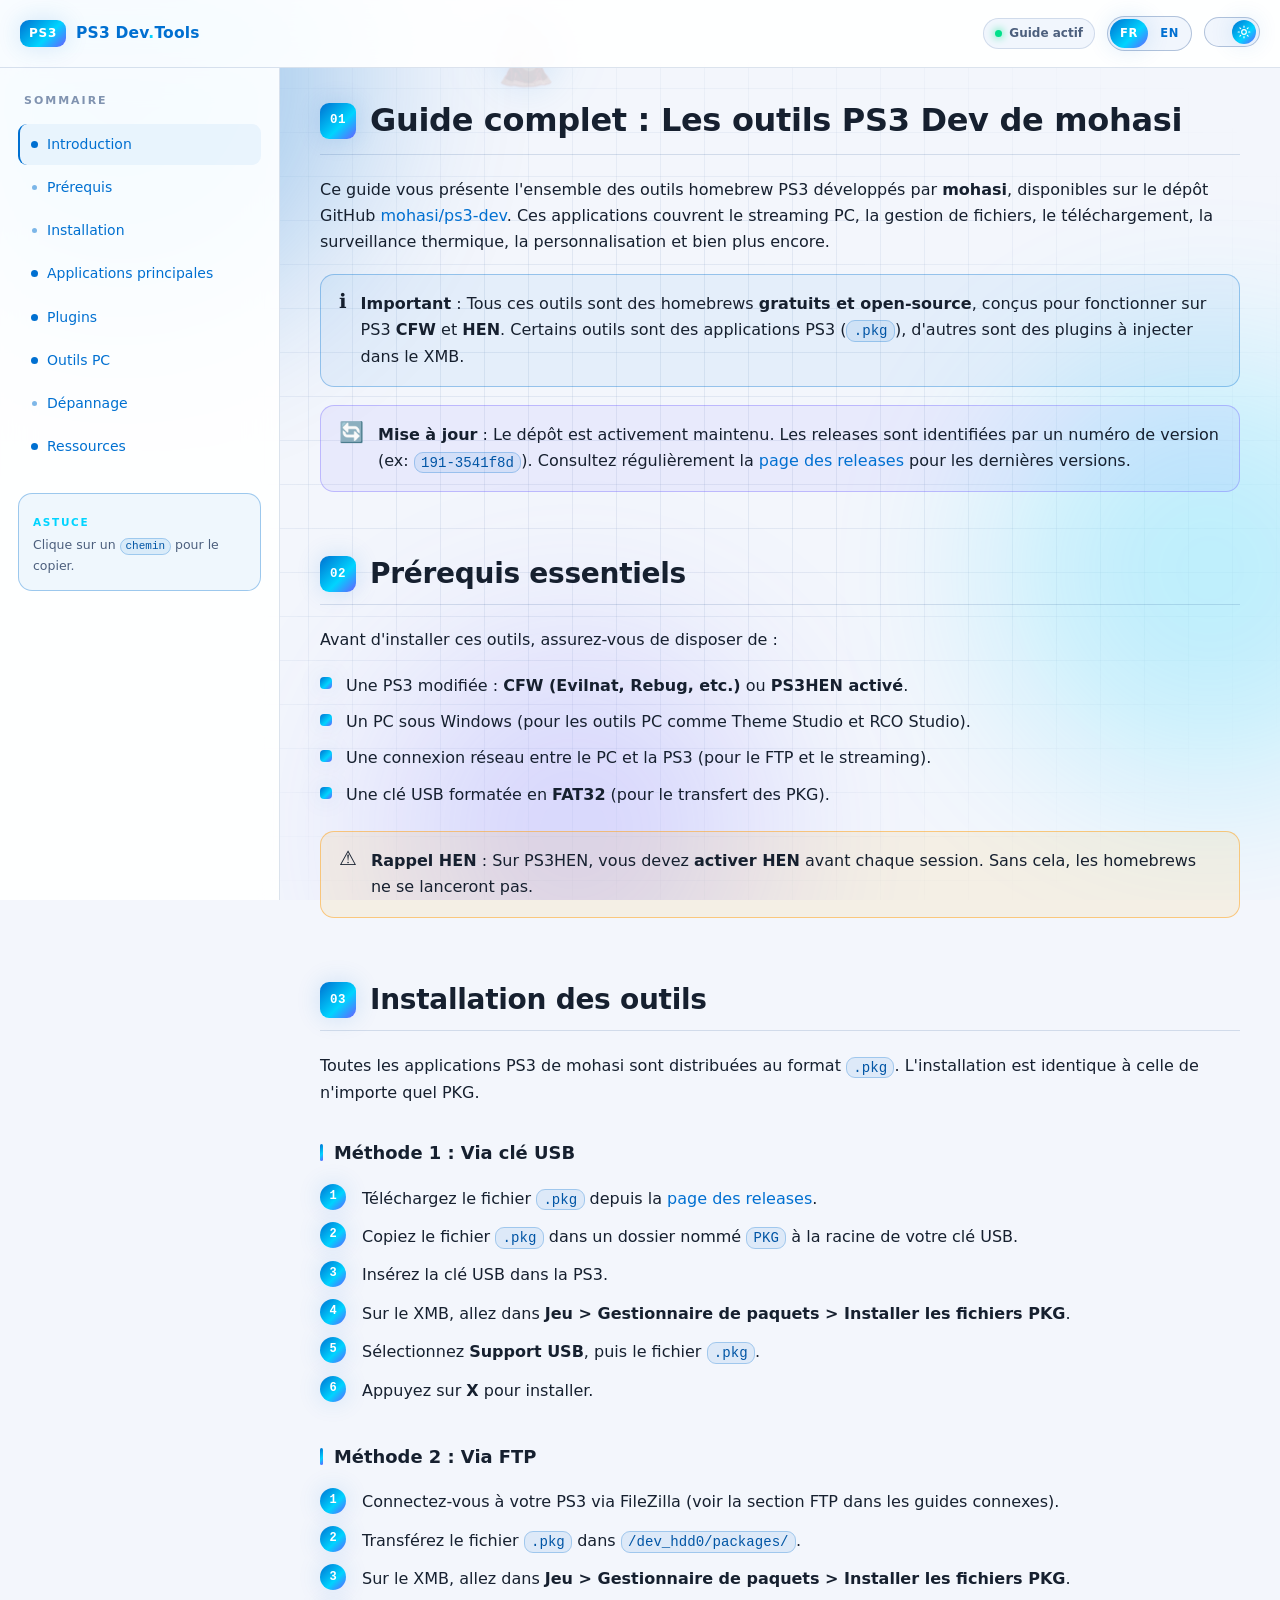
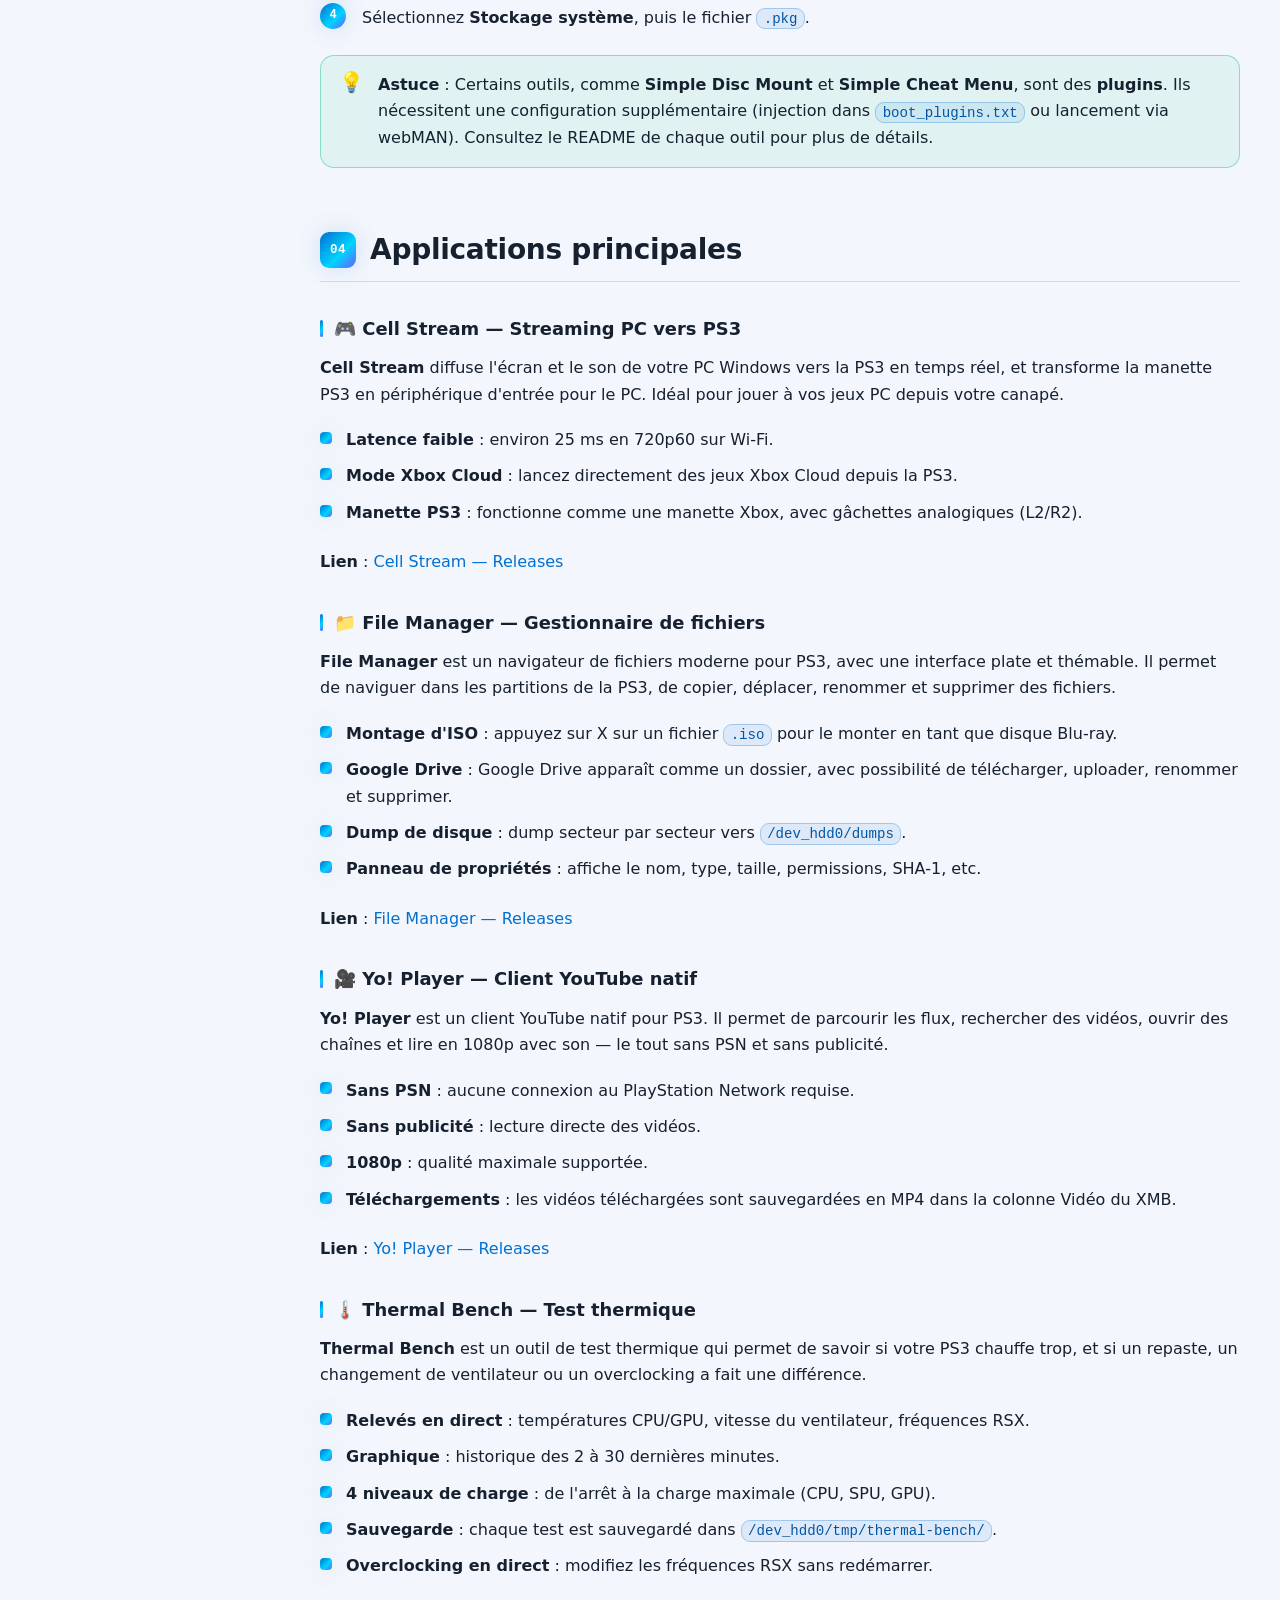
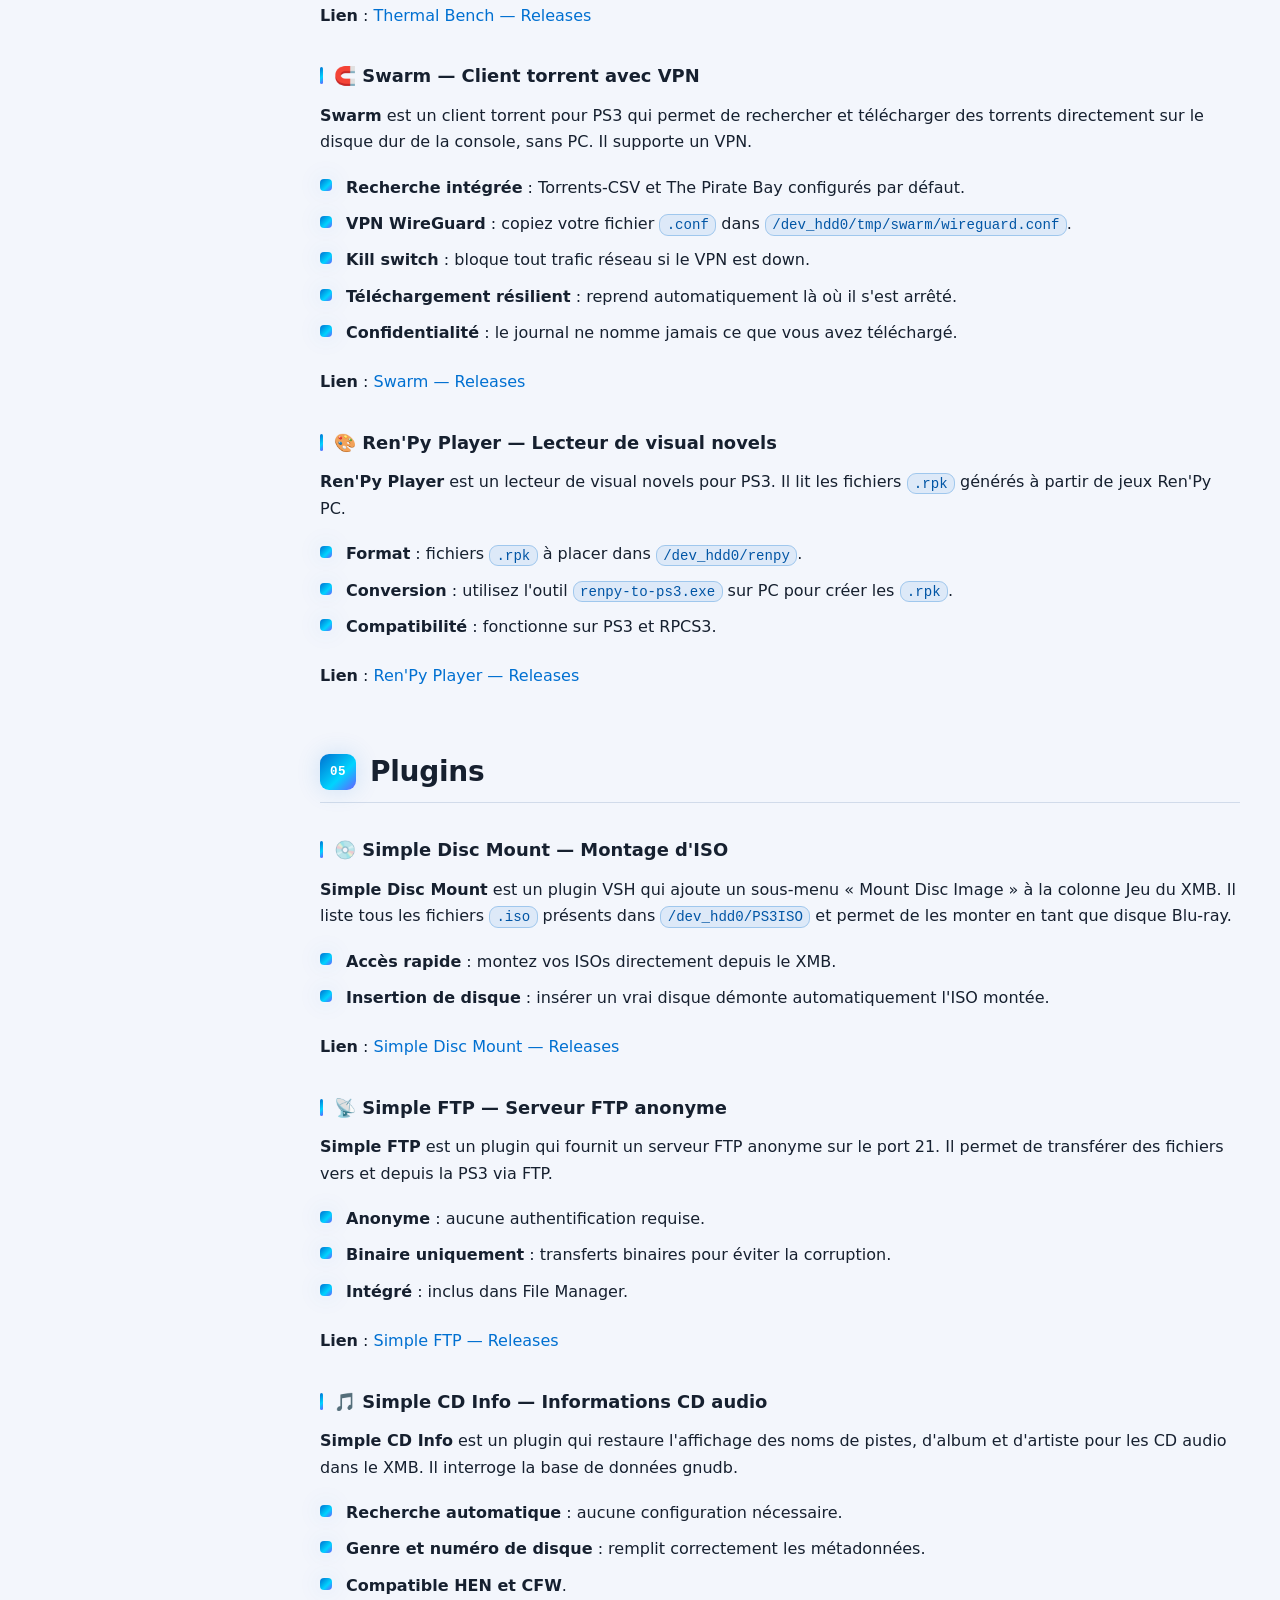
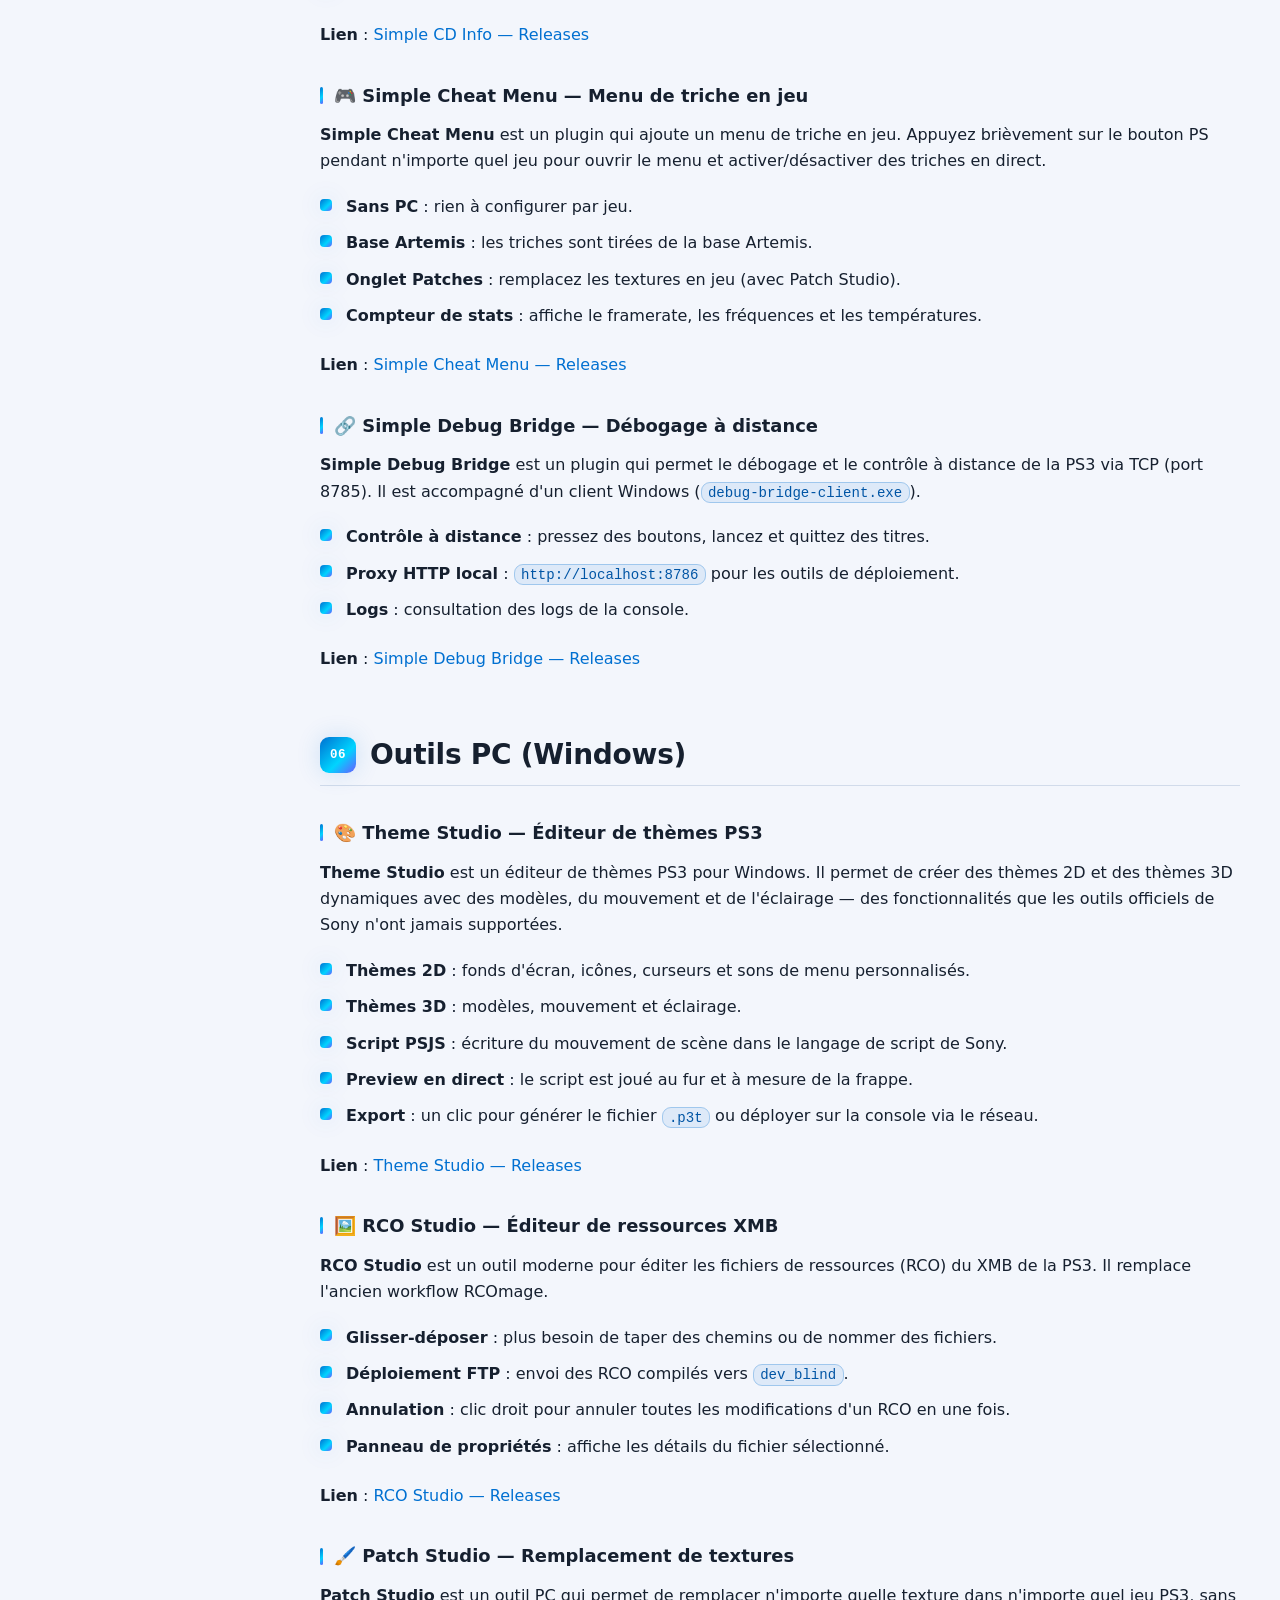
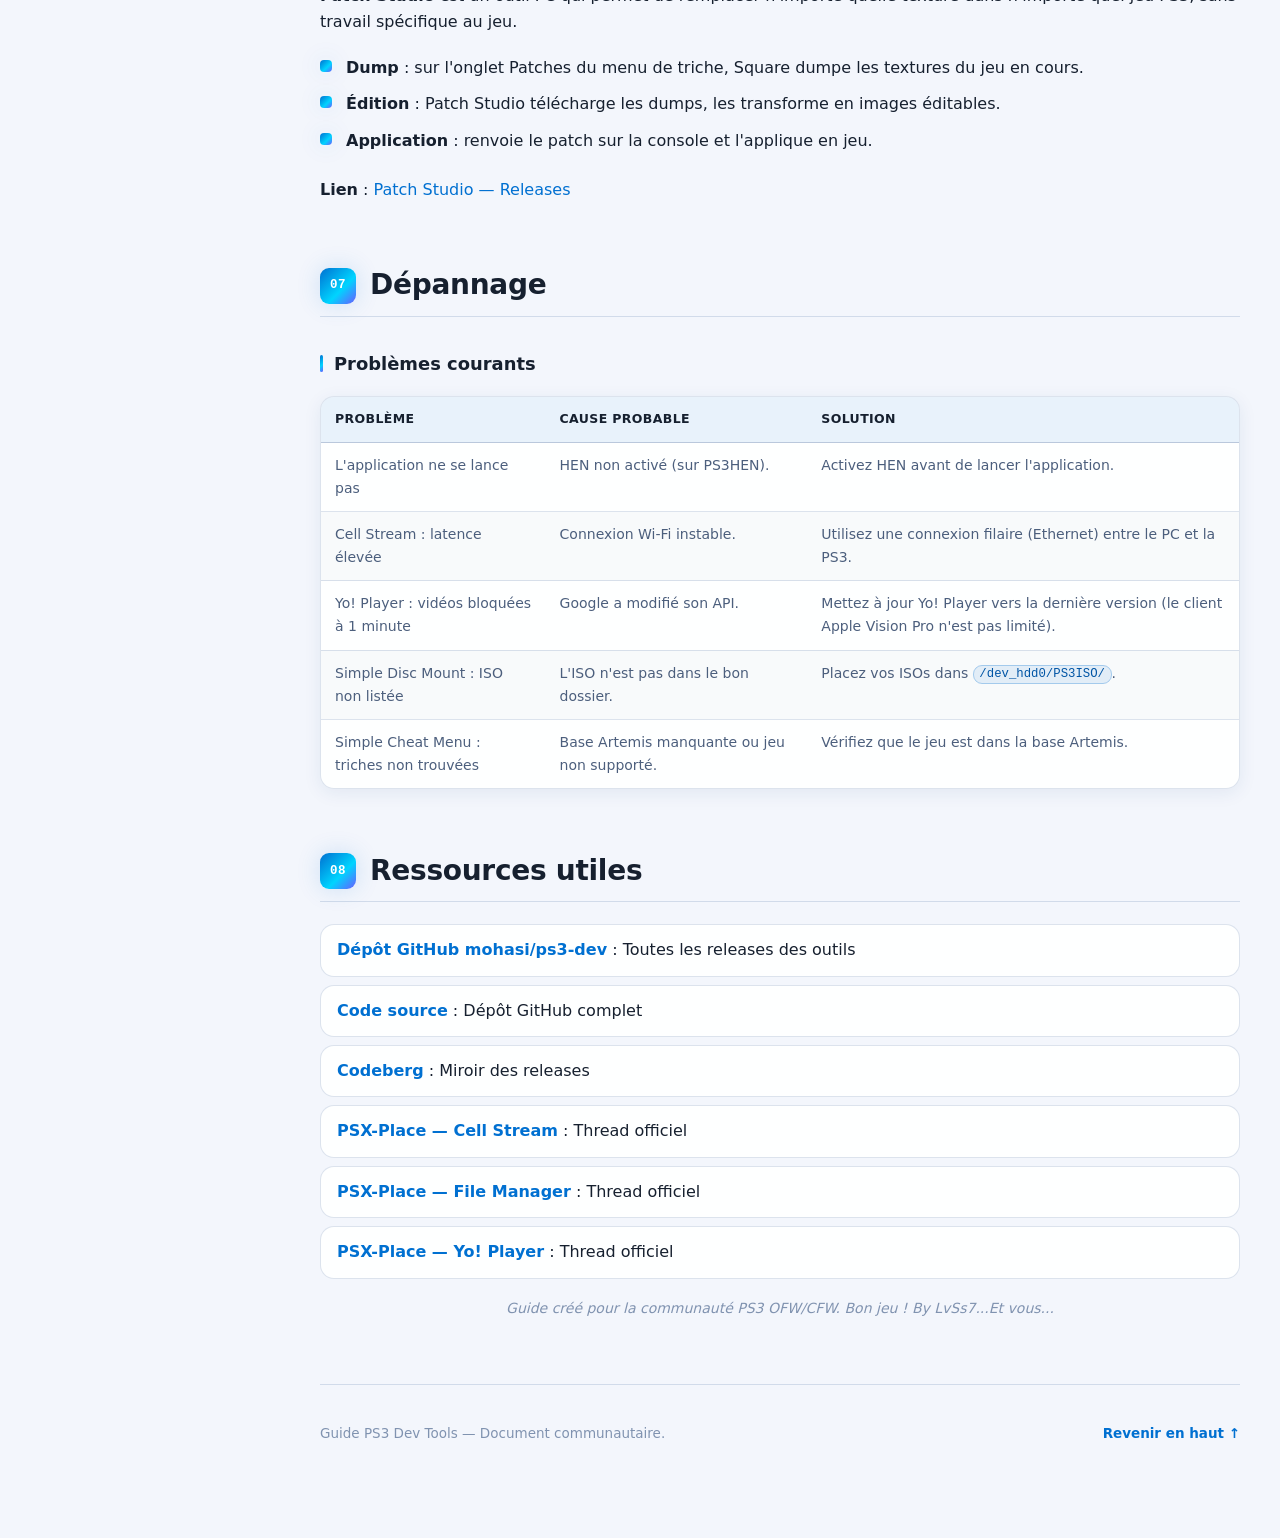
==== commit a00ad3fa: "Rename site.manifest to site.webmanifest (W3C standard)" ====
--- a/index.html
+++ b/index.html
@@ -8,7 +8,7 @@
   <meta name="description" content="Guide complet des outils homebrew PS3 développés par mohasi : Cell Stream, File Manager, Yo! Player, Thermal Bench, Theme Studio, RCO Studio, Swarm, et plus.">
   <meta name="author" content="Communauté PS3 Revival">
 
-  <link rel="manifest" href="site.manifest">
+  <link rel="manifest" href="site.webmanifest">
   <meta name="mobile-web-app-capable" content="yes">
   <meta name="apple-mobile-web-app-capable" content="yes">
   <meta name="apple-mobile-web-app-status-bar-style" content="black-translucent">
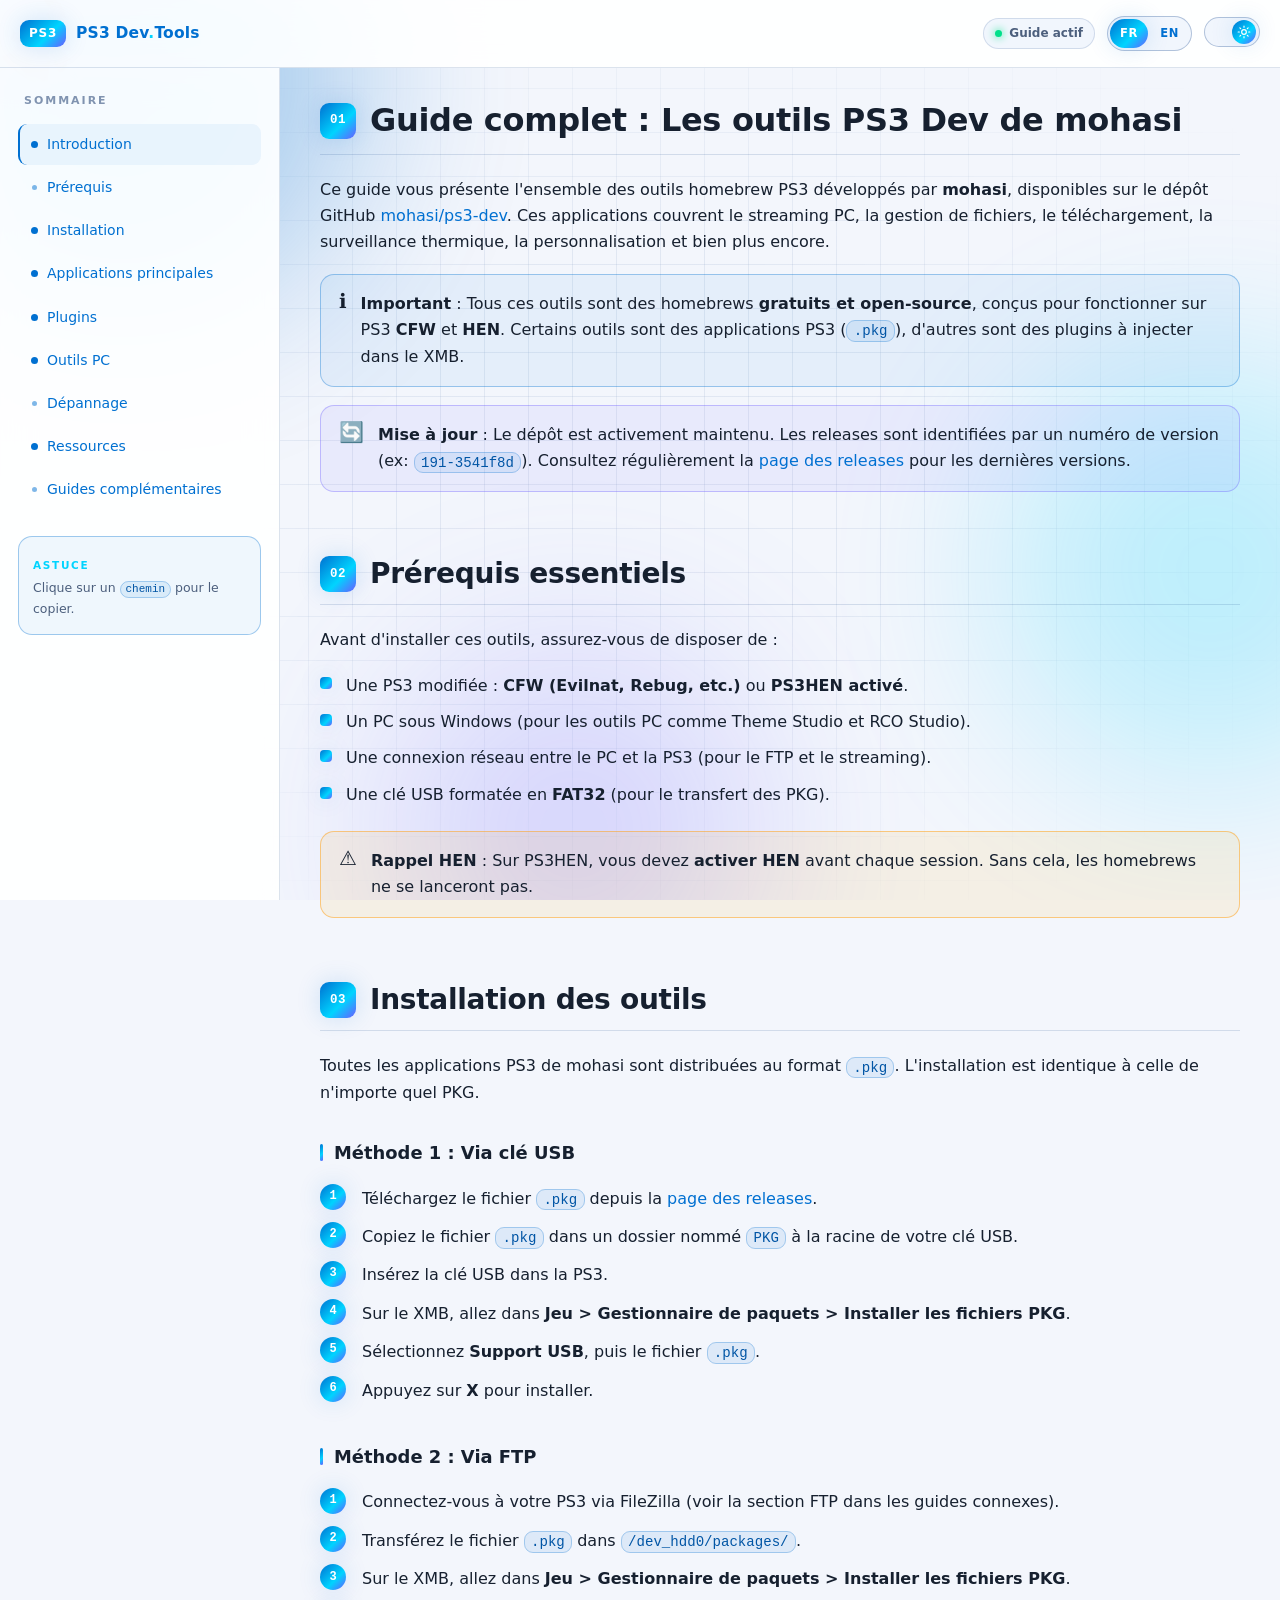
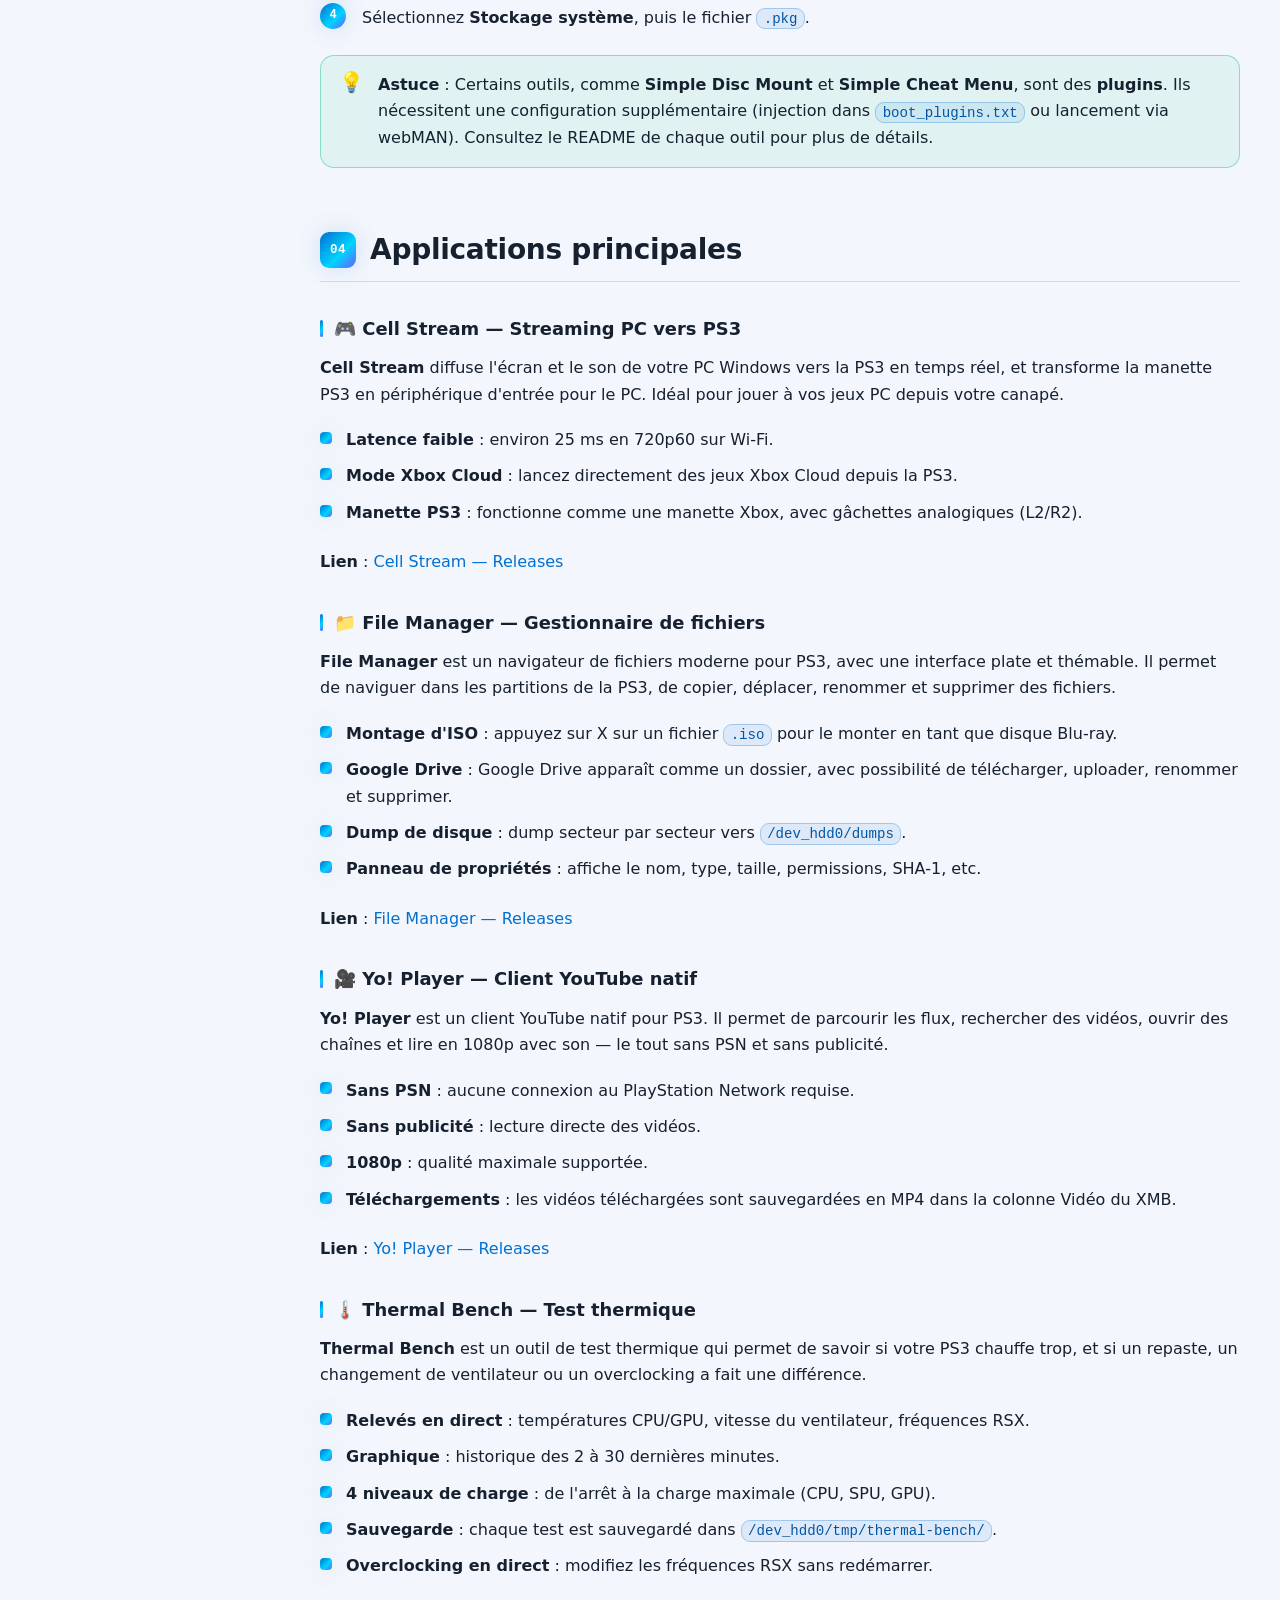
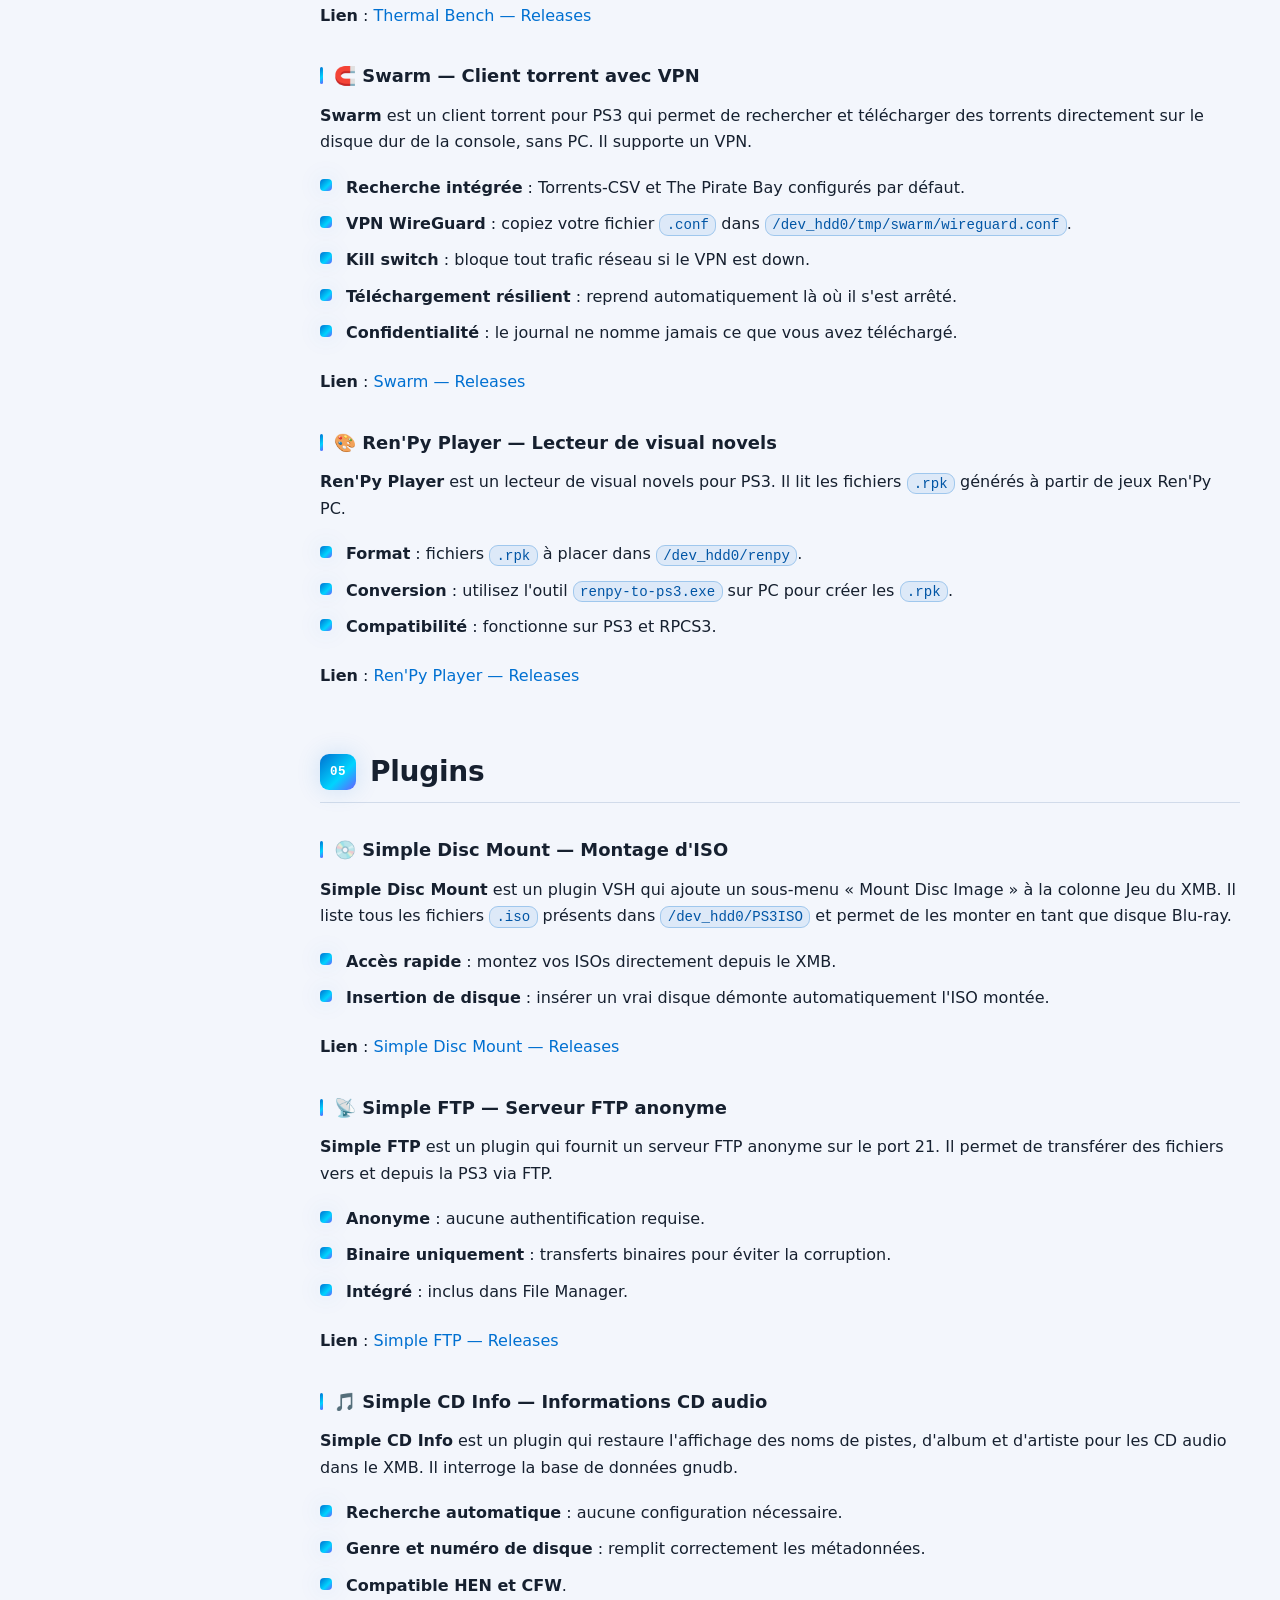
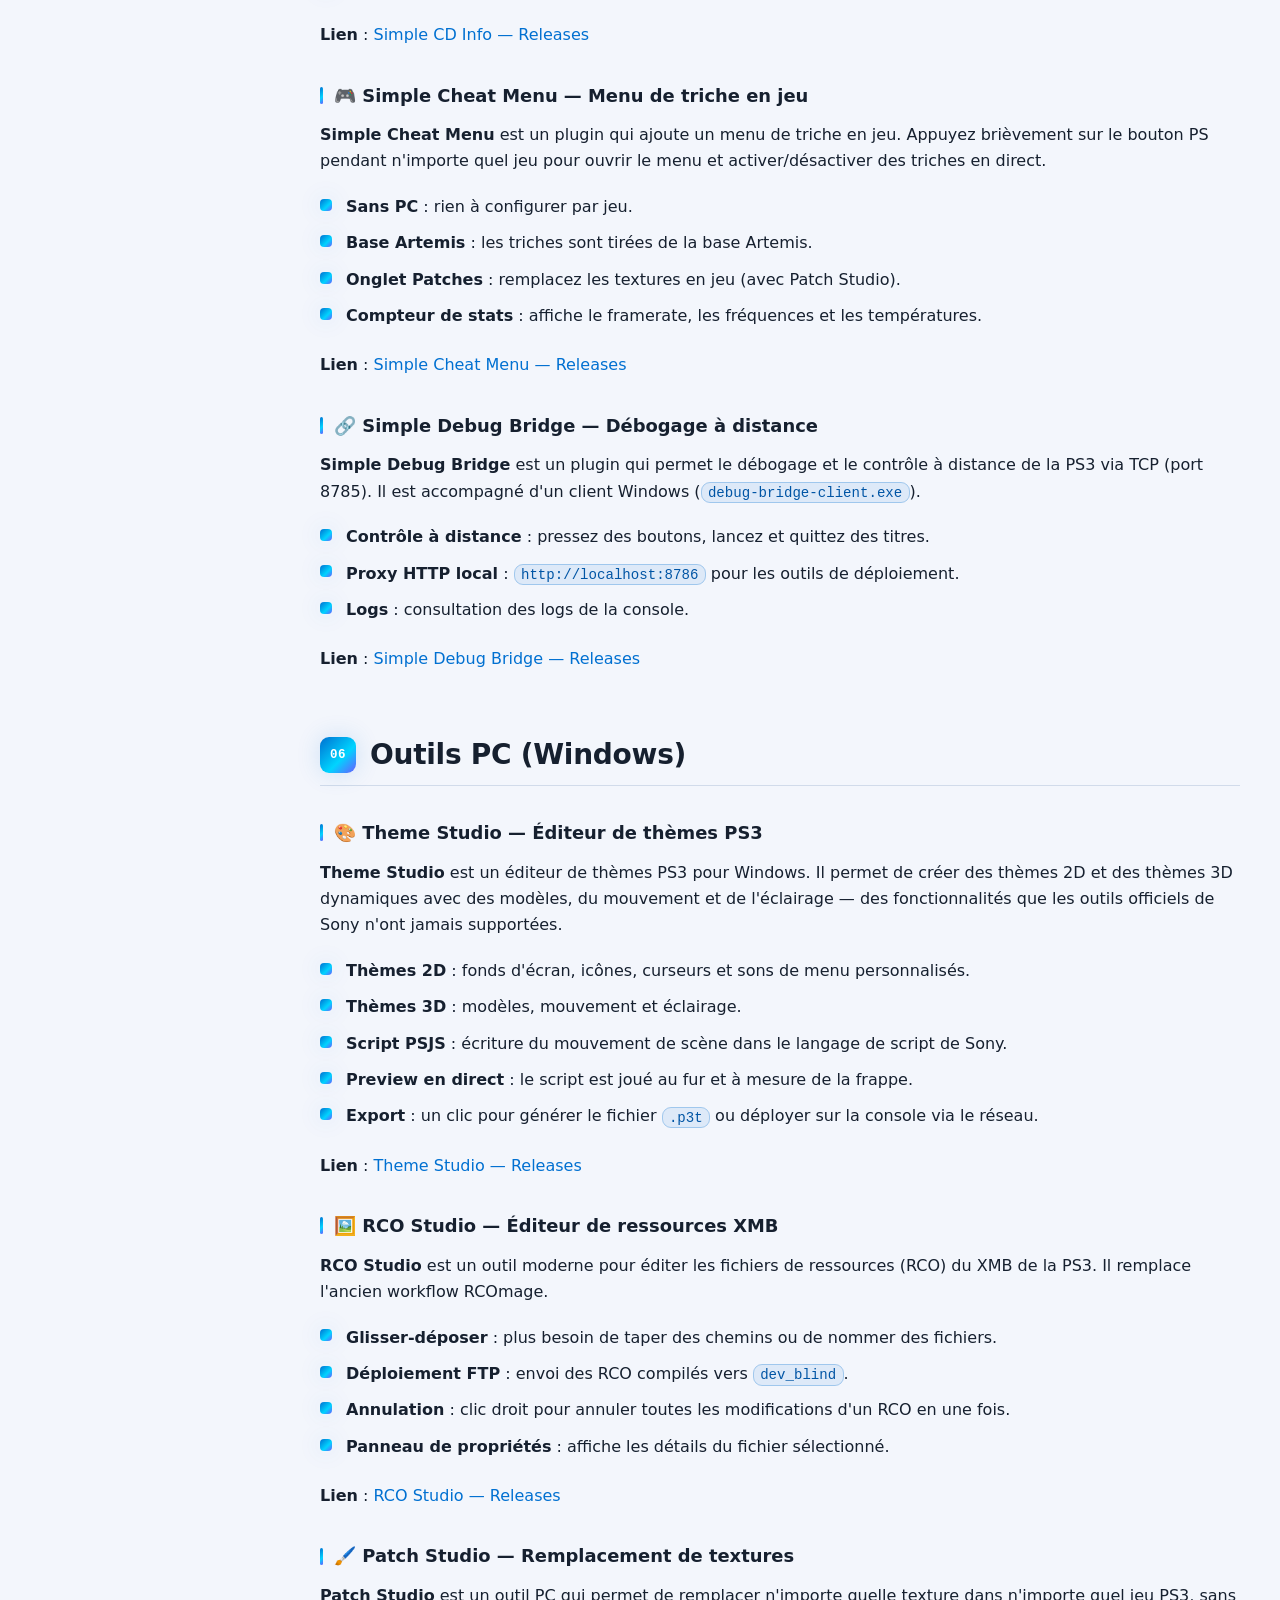
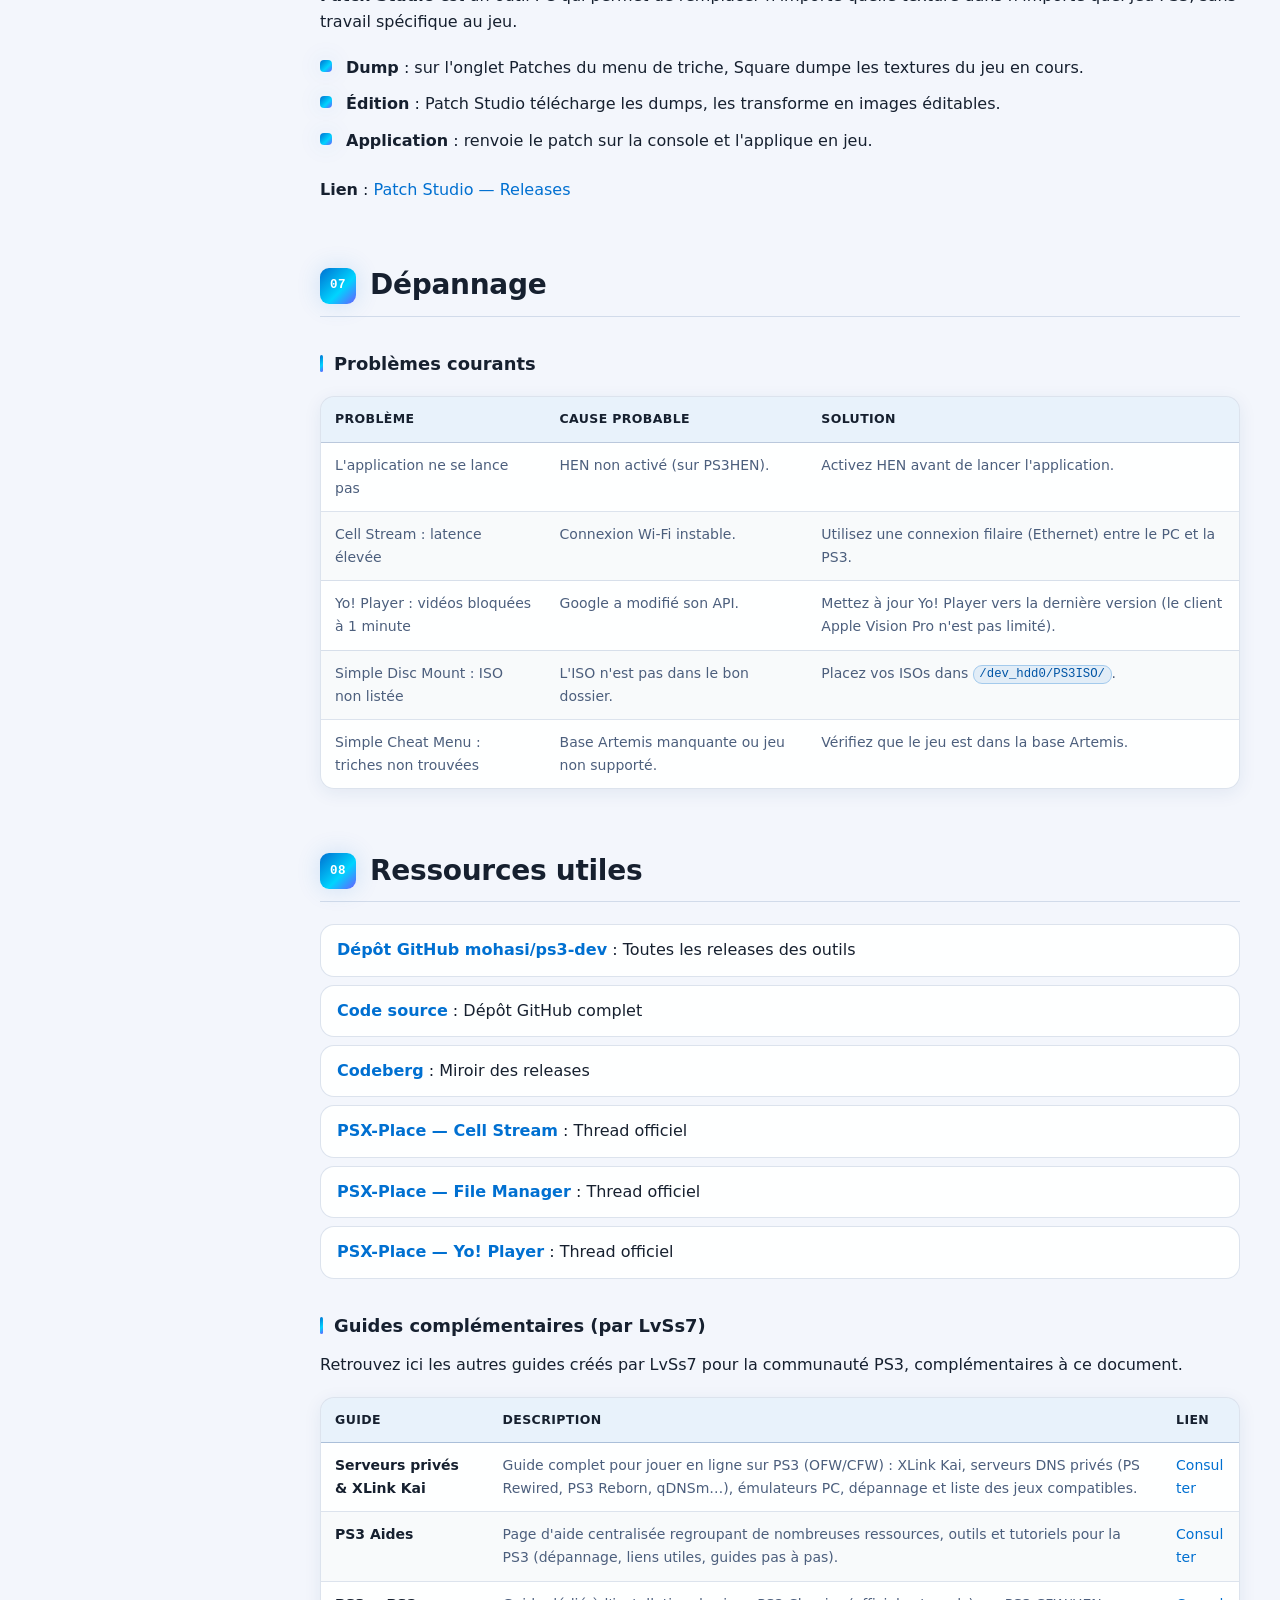
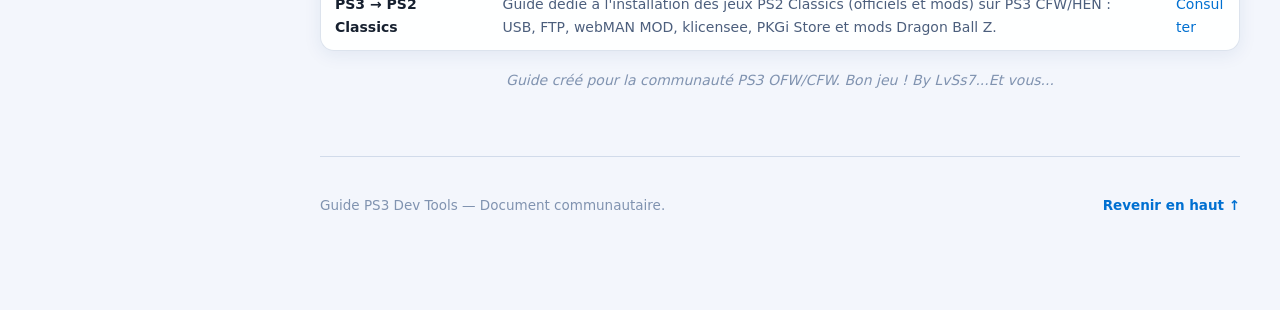
==== commit 6cce0acc: "ajout liens HELP" ====
--- a/index.html
+++ b/index.html
@@ -90,8 +90,9 @@
         <li><a href="#outils-pc" class="nav-link"><span class="nav-bullet"></span>Outils PC</a></li>
         <li><a href="#depannage" class="nav-link"><span class="nav-bullet"></span>Dépannage</a></li>
         <li><a href="#ressources" class="nav-link"><span class="nav-bullet"></span>Ressources</a></li>
+		<li><a href="#guides-lvss7" class="nav-link"><span class="nav-bullet"></span>Guides complémentaires</a></li>
       </ul>
-      <div class="sidebar-foot">
+	<div class="sidebar-foot">
         <span class="sidebar-foot__label">Astuce</span>
         <p>Clique sur un <code>chemin</code> pour le copier.</p>
       </div>
@@ -409,6 +410,33 @@
           <li><a href="https://www.psx-place.com/threads/ps3-file-manager.47200/" target="_blank" rel="noopener"><strong>PSX-Place — File Manager</strong> : Thread officiel</a></li>
           <li><a href="https://www.psx-place.com/threads/ps3-yo-player-native-youtube-client.47100/" target="_blank" rel="noopener"><strong>PSX-Place — Yo! Player</strong> : Thread officiel</a></li>
         </ul>
+		
+		<h3 id="guides-lvss7" class="sub-title">Guides complémentaires (par LvSs7)</h3>
+        <p>Retrouvez ici les autres guides créés par LvSs7 pour la communauté PS3, complémentaires à ce document.</p>
+        <div class="table-wrap">
+          <table>
+            <thead>
+              <tr><th>Guide</th><th>Description</th><th>Lien</th></tr>
+            </thead>
+            <tbody>
+              <tr>
+                <td><strong>Serveurs privés &amp; XLink Kai</strong></td>
+                <td>Guide complet pour jouer en ligne sur PS3 (OFW/CFW) : XLink Kai, serveurs DNS privés (PS Rewired, PS3 Reborn, qDNSm…), émulateurs PC, dépannage et liste des jeux compatibles.</td>
+                <td><a href="https://septieme7.github.io/PS3-Server_prives-et-XLink_Kai/#ressources" target="_blank" rel="noopener">Consulter</a></td>
+              </tr>
+              <tr>
+                <td><strong>PS3 Aides</strong></td>
+                <td>Page d'aide centralisée regroupant de nombreuses ressources, outils et tutoriels pour la PS3 (dépannage, liens utiles, guides pas à pas).</td>
+                <td><a href="https://septieme7.github.io/Ps3-Aides-By-LvSs7/" target="_blank" rel="noopener">Consulter</a></td>
+              </tr>
+              <tr>
+                <td><strong>PS3 → PS2 Classics</strong></td>
+                <td>Guide dédié à l'installation des jeux PS2 Classics (officiels et mods) sur PS3 CFW/HEN : USB, FTP, webMAN MOD, klicensee, PKGi Store et mods Dragon Ball Z.</td>
+                <td><a href="https://septieme7.github.io/Guide-PS3-PS2-Classics/" target="_blank" rel="noopener">Consulter</a></td>
+              </tr>
+            </tbody>
+          </table>
+        </div>
 
         <p class="footer-note"><em>Guide créé pour la communauté PS3 OFW/CFW. Bon jeu ! By LvSs7...Et vous...</em></p>
       </div>
